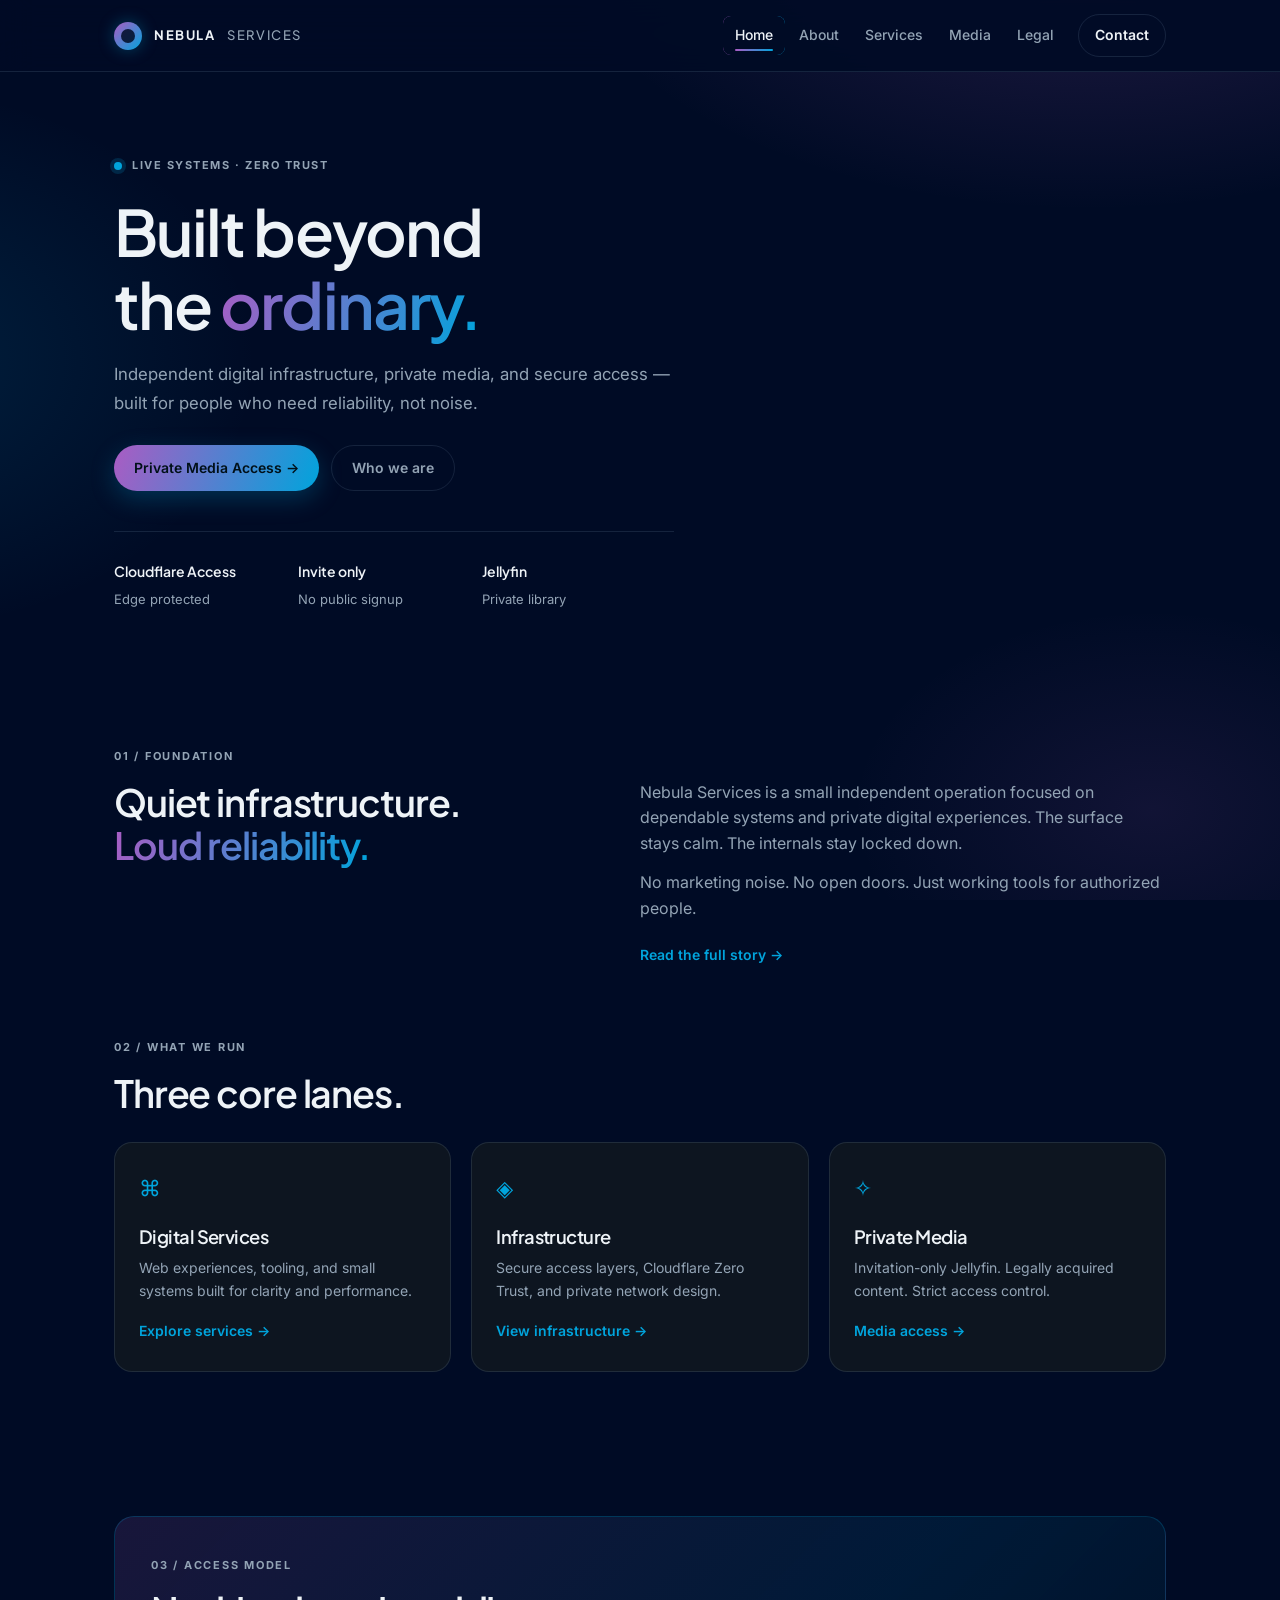
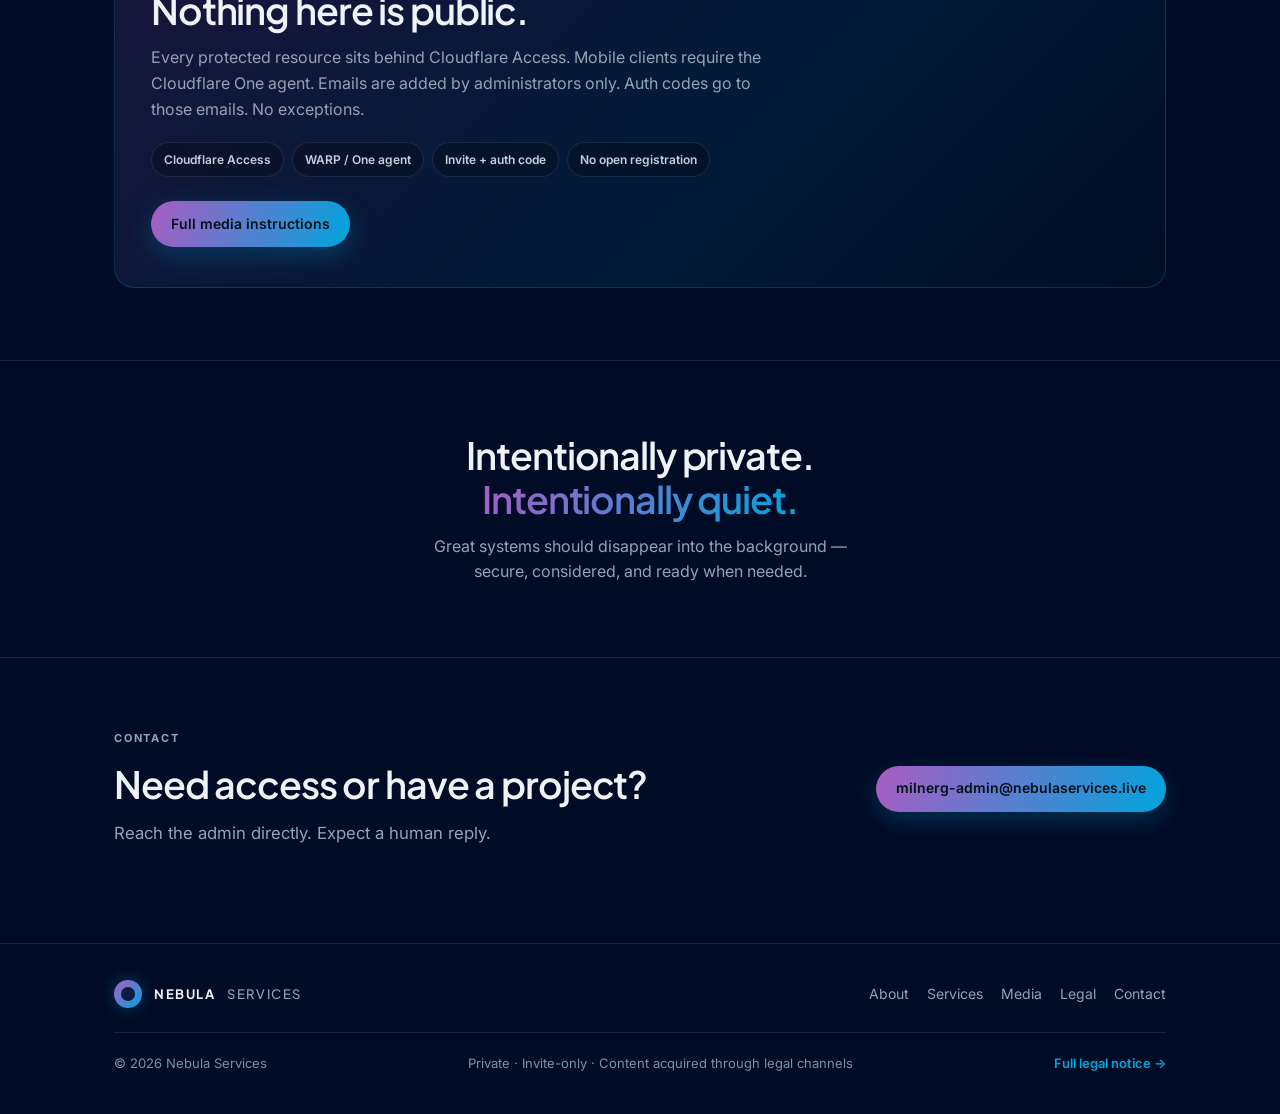
==== index.html @ 93501eeb "Add files via upload" ====
<!doctype html>
<html lang="en">
<head>
  <meta charset="utf-8">
  <meta name="viewport" content="width=device-width, initial-scale=1">
  <meta name="theme-color" content="#000B25">
  <meta name="description" content="Nebula Services — independent digital infrastructure, private media, and secure systems. Invitation-only access.">
  <title>Nebula Services</title>
  <link rel="stylesheet" href="styles.css">
</head>
<body>
  <div class="bg-layer" aria-hidden="true"></div>

  <header class="site-header">
    <div class="header-inner">
      <a class="brand" href="index.html">
        <span class="logo" aria-hidden="true"></span>
        <span class="word">NEBULA</span>
        <span class="sub">SERVICES</span>
      </a>

      <nav class="nav" aria-label="Primary">
        <a href="index.html" class="is-active">Home</a>
        <a href="about.html">About</a>
        <a href="services.html">Services</a>
        <a href="media.html">Media</a>
        <a href="legal.html">Legal</a>
        <a class="nav-cta" href="mailto:milnerg-admin@nebulaservices.live">Contact</a>
      </nav>

      <button class="menu-btn" id="menuBtn" type="button" aria-label="Menu" aria-expanded="false">
        <i aria-hidden="true"></i>
      </button>
    </div>
  </header>

  <!-- Mobile-only drawer: hidden unless body.nav-open -->
  <nav class="nav-drawer" aria-label="Mobile">
    <a href="index.html" class="is-active">Home</a>
    <a href="about.html">About</a>
    <a href="services.html">Services</a>
    <a href="media.html">Media</a>
    <a href="legal.html">Legal</a>
    <a href="mailto:milnerg-admin@nebulaservices.live">Contact</a>
  </nav>

  <main>
    <section class="hero">
      <div class="wrap">
        <div class="hero-eyebrow"><span class="dot"></span> Live systems · Zero Trust</div>
        <h1>Built beyond<br>the <span class="grad">ordinary.</span></h1>
        <p class="lead">Independent digital infrastructure, private media, and secure access — built for people who need reliability, not noise.</p>
        <div class="hero-actions">
          <a class="btn btn-primary" href="media.html">Private Media Access →</a>
          <a class="btn btn-ghost" href="about.html">Who we are</a>
        </div>
        <div class="hero-meta">
          <div><strong>Cloudflare Access</strong><span>Edge protected</span></div>
          <div><strong>Invite only</strong><span>No public signup</span></div>
          <div><strong>Jellyfin</strong><span>Private library</span></div>
        </div>
      </div>
    </section>

    <section class="section">
      <div class="wrap">
        <div class="kicker">01 / Foundation</div>
        <div class="split">
          <h2>Quiet infrastructure.<br><span class="grad">Loud reliability.</span></h2>
          <div>
            <p>Nebula Services is a small independent operation focused on dependable systems and private digital experiences. The surface stays calm. The internals stay locked down.</p>
            <p>No marketing noise. No open doors. Just working tools for authorized people.</p>
            <a class="link" href="about.html">Read the full story →</a>
          </div>
        </div>
      </div>
    </section>

    <section class="section" style="padding-top:0">
      <div class="wrap">
        <div class="kicker">02 / What we run</div>
        <h2>Three core lanes.</h2>
        <div class="cards">
          <article class="card">
            <div class="card-icon">⌘</div>
            <h3>Digital Services</h3>
            <p>Web experiences, tooling, and small systems built for clarity and performance.</p>
            <a class="link" href="services.html">Explore services →</a>
          </article>
          <article class="card">
            <div class="card-icon">◈</div>
            <h3>Infrastructure</h3>
            <p>Secure access layers, Cloudflare Zero Trust, and private network design.</p>
            <a class="link" href="services.html">View infrastructure →</a>
          </article>
          <article class="card">
            <div class="card-icon">✧</div>
            <h3>Private Media</h3>
            <p>Invitation-only Jellyfin. Legally acquired content. Strict access control.</p>
            <a class="link" href="media.html">Media access →</a>
          </article>
        </div>
      </div>
    </section>

    <section class="section">
      <div class="wrap">
        <div class="panel">
          <div class="kicker">03 / Access model</div>
          <h2>Nothing here is public.</h2>
          <p>Every protected resource sits behind Cloudflare Access. Mobile clients require the Cloudflare One agent. Emails are added by administrators only. Auth codes go to those emails. No exceptions.</p>
          <div class="tags">
            <span class="tag">Cloudflare Access</span>
            <span class="tag">WARP / One agent</span>
            <span class="tag">Invite + auth code</span>
            <span class="tag">No open registration</span>
          </div>
          <a class="btn btn-primary" href="media.html">Full media instructions</a>
        </div>
      </div>
    </section>

    <section class="statement">
      <div class="wrap">
        <h2>Intentionally private.<br><span class="grad">Intentionally quiet.</span></h2>
        <p>Great systems should disappear into the background — secure, considered, and ready when needed.</p>
      </div>
    </section>

    <section class="section">
      <div class="wrap contact-row">
        <div>
          <div class="kicker">Contact</div>
          <h2>Need access or have a project?</h2>
          <p class="lead">Reach the admin directly. Expect a human reply.</p>
        </div>
        <a class="btn btn-primary" href="mailto:milnerg-admin@nebulaservices.live">milnerg-admin@nebulaservices.live</a>
      </div>
    </section>
  </main>

  <footer class="site-footer">
    <div class="wrap">
      <div class="footer-top">
        <a class="brand" href="index.html">
          <span class="logo" aria-hidden="true"></span>
          <span class="word">NEBULA</span>
          <span class="sub">SERVICES</span>
        </a>
        <div class="footer-links">
          <a href="about.html">About</a>
          <a href="services.html">Services</a>
          <a href="media.html">Media</a>
          <a href="legal.html">Legal</a>
          <a href="mailto:milnerg-admin@nebulaservices.live">Contact</a>
        </div>
      </div>
      <div class="footer-bottom">
        <span>© 2026 Nebula Services</span>
        <span>Private · Invite-only · Content acquired through legal channels</span>
        <a href="legal.html">Full legal notice →</a>
      </div>
    </div>
  </footer>

  <script src="script.js"></script>
</body>
</html>
---- styles.css ----
/* Nebula Services — single nav, Jellyfin palette */
@import url('https://fonts.googleapis.com/css2?family=Inter:wght@400;500;600;700&family=Plus+Jakarta+Sans:wght@500;600;700&display=swap');

:root {
  --bg: #000b25;
  --surface: #0d1520;
  --surface-hover: #121c2a;
  --text: #eef3f7;
  --muted: #93a4b5;
  --purple: #aa5cc3;
  --blue: #00a4dc;
  --line: rgba(148, 180, 210, 0.14);
  --header-h: 72px;
  --max: 1100px;
  --pad: 24px;
  --font: 'Inter', system-ui, -apple-system, sans-serif;
  --display: 'Plus Jakarta Sans', system-ui, sans-serif;
}

*, *::before, *::after { box-sizing: border-box; margin: 0; padding: 0; }
html { scroll-behavior: smooth; }
body {
  font-family: var(--font);
  background: var(--bg);
  color: var(--text);
  line-height: 1.6;
  min-width: 320px;
  overflow-x: hidden;
}
a { color: inherit; text-decoration: none; }
button { font: inherit; cursor: pointer; background: none; border: none; color: inherit; }

.bg-layer {
  position: fixed;
  inset: 0;
  z-index: -1;
  pointer-events: none;
  background:
    radial-gradient(900px 500px at 85% -10%, rgba(170, 92, 195, 0.22), transparent 60%),
    radial-gradient(700px 500px at -10% 40%, rgba(0, 164, 220, 0.14), transparent 55%),
    radial-gradient(600px 400px at 90% 90%, rgba(170, 92, 195, 0.1), transparent 50%),
    var(--bg);
}

/* ===== ONE header, ONE nav ===== */
.site-header {
  position: sticky;
  top: 0;
  z-index: 100;
  height: var(--header-h);
  width: 100%;
  border-bottom: 1px solid var(--line);
  background: rgba(0, 11, 37, 0.92);
  backdrop-filter: blur(16px);
  -webkit-backdrop-filter: blur(16px);
}

.header-inner {
  height: 100%;
  max-width: var(--max);
  margin: 0 auto;
  padding: 0 var(--pad);
  display: flex;
  align-items: center;
  justify-content: space-between;
  gap: 24px;
}

.brand {
  display: flex;
  align-items: center;
  gap: 12px;
  flex-shrink: 0;
  font-family: var(--display);
  font-size: 13px;
  font-weight: 700;
  letter-spacing: 0.12em;
}
.brand .word { color: var(--text); }
.brand .sub { color: var(--muted); font-weight: 500; }

.logo {
  width: 28px;
  height: 28px;
  border-radius: 50%;
  background: linear-gradient(135deg, var(--purple), var(--blue));
  position: relative;
  flex-shrink: 0;
  box-shadow: 0 0 16px rgba(0, 164, 220, 0.35);
}
.logo::after {
  content: '';
  position: absolute;
  inset: 7px;
  border-radius: 50%;
  background: var(--bg);
  opacity: 0.85;
}

/* Desktop nav — right side only */
.nav {
  display: flex;
  align-items: center;
  justify-content: flex-end;
  gap: 2px;
  margin-left: auto;
}

.nav a {
  font-size: 14px;
  font-weight: 500;
  color: var(--muted);
  padding: 8px 12px;
  border-radius: 8px;
  transition: color 0.15s, background 0.15s;
  white-space: nowrap;
}
.nav a:hover {
  color: var(--text);
  background: rgba(255, 255, 255, 0.04);
}
.nav a.is-active {
  color: var(--text);
  box-shadow: inset 0 -2px 0 0 transparent;
  background:
    linear-gradient(var(--bg), var(--bg)) padding-box,
    linear-gradient(90deg, var(--purple), var(--blue)) border-box;
}
.nav a.is-active {
  position: relative;
}
.nav a.is-active::after {
  content: '';
  position: absolute;
  left: 12px;
  right: 12px;
  bottom: 4px;
  height: 2px;
  border-radius: 2px;
  background: linear-gradient(90deg, var(--purple), var(--blue));
}

.nav a.nav-cta {
  margin-left: 10px;
  padding: 9px 16px;
  border: 1px solid var(--line);
  border-radius: 999px;
  color: var(--text);
  font-weight: 600;
}
.nav a.nav-cta:hover {
  border-color: var(--blue);
  background: rgba(0, 164, 220, 0.1);
}
.nav a.nav-cta::after { display: none; }

/* Hamburger — hidden on desktop */
.menu-btn {
  display: none;
  width: 44px;
  height: 44px;
  align-items: center;
  justify-content: center;
  border-radius: 10px;
  border: 1px solid var(--line);
  flex-shrink: 0;
}
.menu-btn i,
.menu-btn i::before,
.menu-btn i::after {
  display: block;
  width: 18px;
  height: 2px;
  background: var(--text);
  border-radius: 2px;
  position: relative;
}
.menu-btn i::before,
.menu-btn i::after {
  content: '';
  position: absolute;
  left: 0;
}
.menu-btn i::before { top: -6px; }
.menu-btn i::after { top: 6px; }

/* Mobile drawer — ONLY when body.nav-open, never a second persistent bar */
.nav-drawer {
  display: none;
}

/* ---------- Layout ---------- */
.wrap {
  width: 100%;
  max-width: var(--max);
  margin: 0 auto;
  padding-left: var(--pad);
  padding-right: var(--pad);
}
.section { padding: 72px 0; }
.kicker {
  font-size: 11px;
  font-weight: 700;
  letter-spacing: 0.16em;
  text-transform: uppercase;
  color: var(--muted);
  margin-bottom: 14px;
}
.grad {
  background: linear-gradient(110deg, var(--purple), var(--blue));
  -webkit-background-clip: text;
  background-clip: text;
  color: transparent;
}
h1, h2, h3 {
  font-family: var(--display);
  font-weight: 600;
  letter-spacing: -0.03em;
  line-height: 1.15;
}
h1 { font-size: clamp(2.5rem, 6vw, 4rem); margin-bottom: 18px; }
h2 { font-size: clamp(1.6rem, 3.5vw, 2.35rem); margin-bottom: 14px; }
h3 { font-size: 1.15rem; margin-bottom: 10px; }
.lead {
  font-size: 1.05rem;
  color: var(--muted);
  max-width: 34em;
  line-height: 1.7;
}

.btn {
  display: inline-flex;
  align-items: center;
  justify-content: center;
  gap: 8px;
  height: 46px;
  padding: 0 20px;
  border-radius: 999px;
  font-size: 14px;
  font-weight: 600;
  transition: transform 0.15s, box-shadow 0.15s, border-color 0.15s, background 0.15s;
}
.btn:hover { transform: translateY(-1px); }
.btn-primary {
  color: #001018;
  background: linear-gradient(110deg, var(--purple), var(--blue));
  box-shadow: 0 8px 24px rgba(0, 164, 220, 0.25);
}
.btn-primary:hover { color: #001018; box-shadow: 0 12px 28px rgba(0, 164, 220, 0.35); }
.btn-ghost {
  color: var(--muted);
  border: 1px solid var(--line);
  background: transparent;
}
.btn-ghost:hover { color: var(--text); border-color: rgba(0, 164, 220, 0.45); }

.hero { padding: 80px 0 64px; }
.hero-eyebrow {
  display: inline-flex;
  align-items: center;
  gap: 10px;
  font-size: 11px;
  font-weight: 700;
  letter-spacing: 0.14em;
  text-transform: uppercase;
  color: var(--muted);
  margin-bottom: 20px;
}
.dot {
  width: 8px;
  height: 8px;
  border-radius: 50%;
  background: var(--blue);
  box-shadow: 0 0 0 4px rgba(0, 164, 220, 0.18);
}
.hero-actions {
  display: flex;
  flex-wrap: wrap;
  gap: 12px;
  margin-top: 28px;
  margin-bottom: 40px;
}
.hero-meta {
  display: grid;
  grid-template-columns: repeat(3, minmax(0, 160px));
  gap: 24px;
  padding-top: 28px;
  border-top: 1px solid var(--line);
  max-width: 560px;
}
.hero-meta strong {
  display: block;
  font-family: var(--display);
  font-size: 14px;
  font-weight: 600;
  margin-bottom: 4px;
}
.hero-meta span { font-size: 13px; color: var(--muted); }

.split {
  display: grid;
  grid-template-columns: 1fr 1.1fr;
  gap: 48px;
  align-items: start;
}
.split p { color: var(--muted); margin-bottom: 14px; }
.link {
  display: inline-block;
  margin-top: 8px;
  color: var(--blue);
  font-weight: 600;
  font-size: 14px;
}
.link:hover { color: var(--purple); }

.cards {
  display: grid;
  grid-template-columns: repeat(3, minmax(0, 1fr));
  gap: 20px;
  margin-top: 28px;
}
.card {
  background: var(--surface);
  border: 1px solid var(--line);
  border-radius: 18px;
  padding: 28px 24px;
  display: flex;
  flex-direction: column;
  min-height: 220px;
  transition: border-color 0.15s, transform 0.15s, background 0.15s;
}
.card:hover {
  transform: translateY(-3px);
  border-color: rgba(0, 164, 220, 0.35);
  background: var(--surface-hover);
}
.card-icon { font-size: 22px; color: var(--blue); margin-bottom: 20px; }
.card p { color: var(--muted); font-size: 14px; flex: 1; }
.card .link { margin-top: 18px; }
.cards-2 {
  display: grid;
  grid-template-columns: repeat(2, minmax(0, 1fr));
  gap: 20px;
}

.panel {
  background: linear-gradient(135deg, rgba(170, 92, 195, 0.14), rgba(0, 164, 220, 0.1) 60%, rgba(0, 20, 40, 0.4));
  border: 1px solid rgba(0, 164, 220, 0.22);
  border-radius: 20px;
  padding: 40px 36px;
}
.panel p { color: var(--muted); max-width: 40em; margin-bottom: 20px; }
.tags { display: flex; flex-wrap: wrap; gap: 8px; margin-bottom: 24px; }
.tag {
  font-size: 12px;
  font-weight: 600;
  padding: 7px 12px;
  border-radius: 999px;
  border: 1px solid var(--line);
  background: rgba(0, 0, 0, 0.25);
  color: #c2d0dc;
}

.statement {
  text-align: center;
  border-top: 1px solid var(--line);
  border-bottom: 1px solid var(--line);
  padding: 72px var(--pad);
}
.statement p { color: var(--muted); max-width: 28em; margin: 0 auto; }

.contact-row {
  display: flex;
  align-items: center;
  justify-content: space-between;
  gap: 24px;
  flex-wrap: wrap;
}
.contact-row .lead { margin-top: 8px; }

.access-box {
  background: var(--surface);
  border: 1px solid var(--line);
  border-radius: 20px;
  padding: 32px 28px;
}
.steps {
  list-style: decimal;
  padding-left: 20px;
  color: var(--muted);
  margin: 20px 0 24px;
}
.steps li { margin-bottom: 18px; }
.steps strong {
  display: block;
  color: var(--text);
  font-family: var(--display);
  font-size: 15px;
  margin-bottom: 4px;
}
.steps a {
  color: var(--blue);
  text-decoration: underline;
  text-underline-offset: 3px;
}
.note {
  background: rgba(170, 92, 195, 0.12);
  border: 1px solid rgba(170, 92, 195, 0.3);
  border-radius: 12px;
  padding: 16px 18px;
  color: var(--muted);
  font-size: 14px;
}
.note strong { color: #d6a8e6; }

.badge {
  display: inline-block;
  font-size: 11px;
  font-weight: 700;
  letter-spacing: 0.1em;
  text-transform: uppercase;
  padding: 8px 12px;
  border-radius: 999px;
  border: 1px solid rgba(0, 164, 220, 0.35);
  background: rgba(0, 164, 220, 0.1);
  color: var(--blue);
  margin-bottom: 24px;
}
.prose h2 { font-size: 1.2rem; margin: 32px 0 10px; }
.prose p { color: var(--muted); max-width: 42em; margin-bottom: 12px; }
.prose ul {
  color: var(--muted);
  padding-left: 20px;
  max-width: 42em;
  margin-bottom: 12px;
}
.prose li { margin-bottom: 8px; }
.prose strong { color: var(--text); }
.legal-box {
  margin-top: 36px;
  padding: 18px 20px;
  border: 1px solid var(--line);
  border-radius: 12px;
  background: rgba(255, 255, 255, 0.03);
  color: var(--muted);
  font-size: 14px;
}

.site-footer {
  border-top: 1px solid var(--line);
  margin-top: 24px;
  padding: 36px 0 40px;
}
.footer-top {
  display: flex;
  align-items: center;
  justify-content: space-between;
  gap: 20px;
  flex-wrap: wrap;
  margin-bottom: 24px;
}
.footer-links { display: flex; flex-wrap: wrap; gap: 8px 18px; }
.footer-links a { font-size: 14px; color: var(--muted); }
.footer-links a:hover { color: var(--text); }
.footer-bottom {
  display: flex;
  flex-wrap: wrap;
  gap: 12px 20px;
  justify-content: space-between;
  align-items: center;
  padding-top: 20px;
  border-top: 1px solid var(--line);
  font-size: 13px;
  color: #7f90a2;
}
.footer-bottom a { color: var(--blue); font-weight: 600; }
.footer-bottom a:hover { color: var(--purple); }

.page-hero { padding: 56px 0 24px; }
.page-hero .lead { margin-bottom: 24px; }

/* Mobile: hide desktop nav, show hamburger + drawer */
@media (max-width: 800px) {
  .nav { display: none; }
  .menu-btn { display: inline-flex; }

  .nav-drawer {
    display: none;
    position: fixed;
    top: var(--header-h);
    left: 0;
    right: 0;
    z-index: 99;
    flex-direction: column;
    gap: 4px;
    padding: 16px var(--pad) 20px;
    background: rgba(0, 11, 37, 0.98);
    border-bottom: 1px solid var(--line);
    box-shadow: 0 12px 32px rgba(0, 0, 0, 0.35);
  }
  body.nav-open .nav-drawer {
    display: flex;
  }
  .nav-drawer a {
    padding: 14px 12px;
    font-size: 16px;
    color: var(--muted);
    border-radius: 10px;
  }
  .nav-drawer a:hover,
  .nav-drawer a.is-active {
    color: var(--text);
    background: rgba(255, 255, 255, 0.04);
  }
}

@media (max-width: 900px) {
  .cards, .cards-2 { grid-template-columns: 1fr; }
  .split { grid-template-columns: 1fr; gap: 20px; }
  .hero-meta { grid-template-columns: 1fr; max-width: none; }
  .panel { padding: 28px 22px; }
}

@media (max-width: 560px) {
  :root { --pad: 18px; --header-h: 64px; }
  .hero { padding: 48px 0 40px; }
  .section { padding: 48px 0; }
  .hero-actions { flex-direction: column; }
  .hero-actions .btn { width: 100%; }
  .contact-row { flex-direction: column; align-items: stretch; }
  .contact-row .btn { width: 100%; }
  .footer-bottom { flex-direction: column; align-items: flex-start; }
}
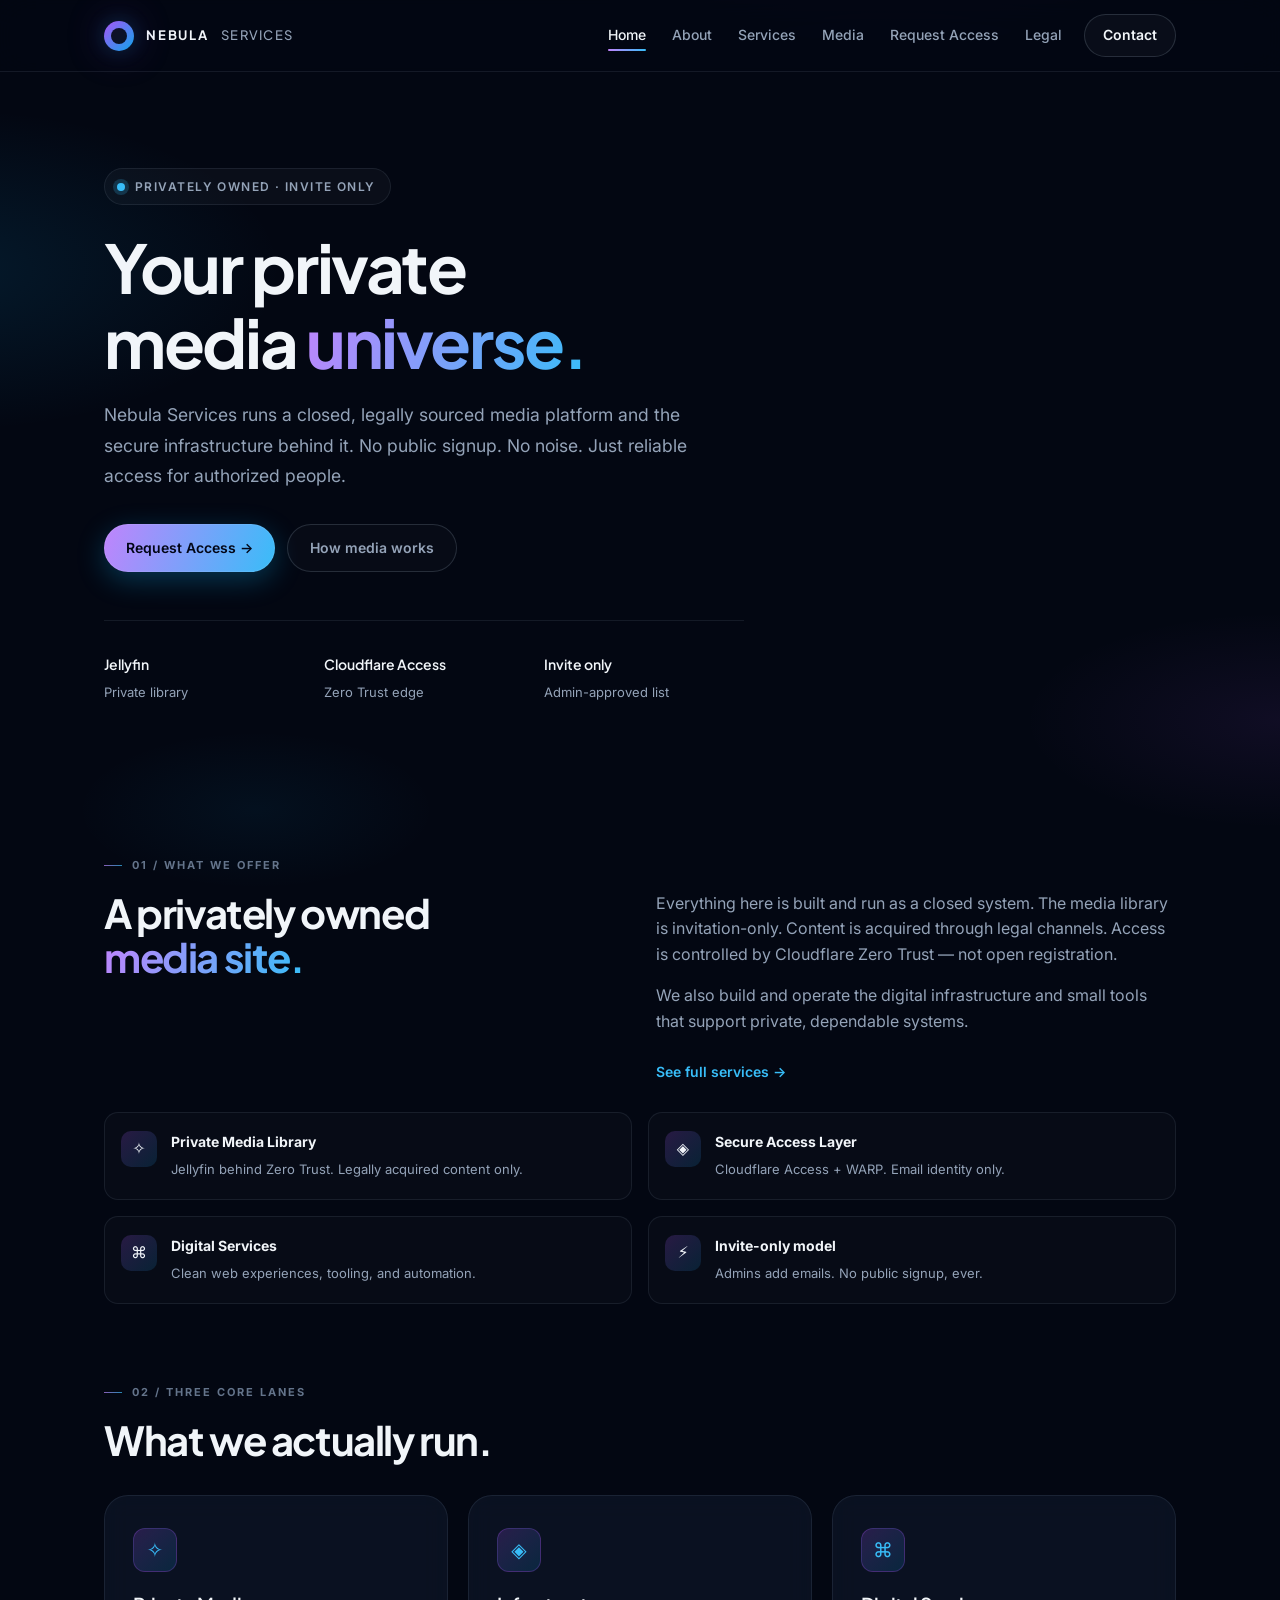
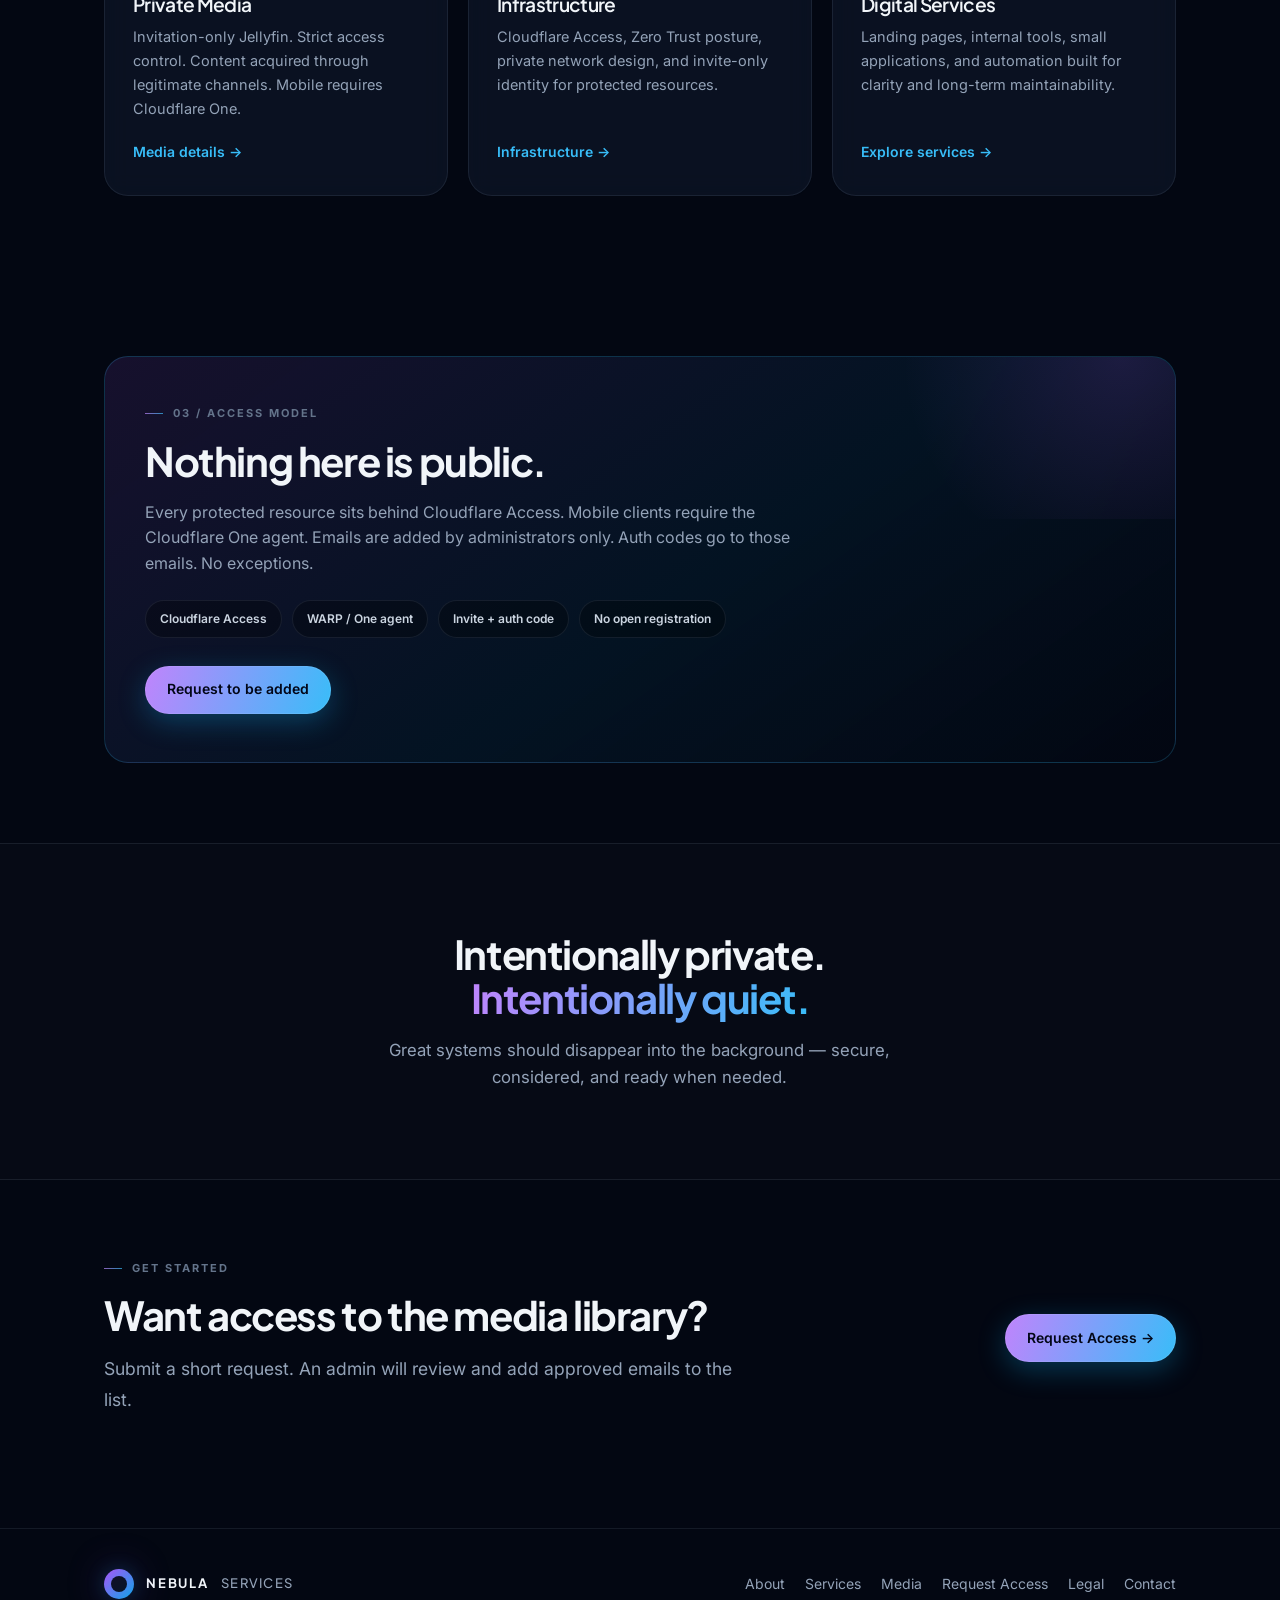
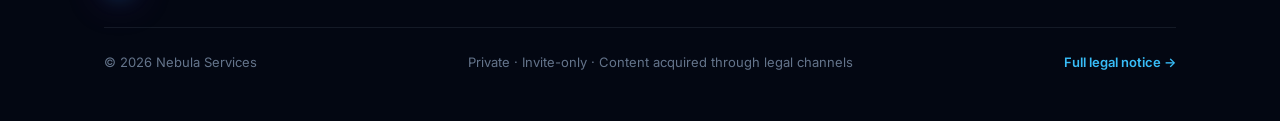
==== commit c14ce8e0: "Full site redesign: premium UI, stronger private-media focus, and Access Request page with form" ====
--- a/index.html
+++ b/index.html
@@ -3,9 +3,9 @@
 <head>
   <meta charset="utf-8">
   <meta name="viewport" content="width=device-width, initial-scale=1">
-  <meta name="theme-color" content="#000B25">
-  <meta name="description" content="Nebula Services — independent digital infrastructure, private media, and secure systems. Invitation-only access.">
-  <title>Nebula Services</title>
+  <meta name="theme-color" content="#030712">
+  <meta name="description" content="Nebula Services — privately owned media platform, secure infrastructure, and digital systems. Invitation-only access.">
+  <title>Nebula Services — Private Media & Infrastructure</title>
   <link rel="stylesheet" href="styles.css">
 </head>
 <body>
@@ -24,6 +24,7 @@
         <a href="about.html">About</a>
         <a href="services.html">Services</a>
         <a href="media.html">Media</a>
+        <a href="access.html">Request Access</a>
         <a href="legal.html">Legal</a>
         <a class="nav-cta" href="mailto:milnerg-admin@nebulaservices.live">Contact</a>
       </nav>
@@ -34,12 +35,12 @@
     </div>
   </header>
 
-  <!-- Mobile-only drawer: hidden unless body.nav-open -->
   <nav class="nav-drawer" aria-label="Mobile">
     <a href="index.html" class="is-active">Home</a>
     <a href="about.html">About</a>
     <a href="services.html">Services</a>
     <a href="media.html">Media</a>
+    <a href="access.html">Request Access</a>
     <a href="legal.html">Legal</a>
     <a href="mailto:milnerg-admin@nebulaservices.live">Contact</a>
   </nav>
@@ -47,30 +48,61 @@
   <main>
     <section class="hero">
       <div class="wrap">
-        <div class="hero-eyebrow"><span class="dot"></span> Live systems · Zero Trust</div>
-        <h1>Built beyond<br>the <span class="grad">ordinary.</span></h1>
-        <p class="lead">Independent digital infrastructure, private media, and secure access — built for people who need reliability, not noise.</p>
+        <div class="hero-eyebrow"><span class="dot"></span> Privately owned · Invite only</div>
+        <h1>Your private<br>media <span class="grad">universe.</span></h1>
+        <p class="lead">Nebula Services runs a closed, legally sourced media platform and the secure infrastructure behind it. No public signup. No noise. Just reliable access for authorized people.</p>
         <div class="hero-actions">
-          <a class="btn btn-primary" href="media.html">Private Media Access →</a>
-          <a class="btn btn-ghost" href="about.html">Who we are</a>
+          <a class="btn btn-primary" href="access.html">Request Access →</a>
+          <a class="btn btn-ghost" href="media.html">How media works</a>
         </div>
         <div class="hero-meta">
-          <div><strong>Cloudflare Access</strong><span>Edge protected</span></div>
-          <div><strong>Invite only</strong><span>No public signup</span></div>
           <div><strong>Jellyfin</strong><span>Private library</span></div>
+          <div><strong>Cloudflare Access</strong><span>Zero Trust edge</span></div>
+          <div><strong>Invite only</strong><span>Admin-approved list</span></div>
         </div>
       </div>
     </section>
 
     <section class="section">
       <div class="wrap">
-        <div class="kicker">01 / Foundation</div>
+        <div class="kicker">01 / What we offer</div>
         <div class="split">
-          <h2>Quiet infrastructure.<br><span class="grad">Loud reliability.</span></h2>
+          <h2>A privately owned<br><span class="grad">media site.</span></h2>
           <div>
-            <p>Nebula Services is a small independent operation focused on dependable systems and private digital experiences. The surface stays calm. The internals stay locked down.</p>
-            <p>No marketing noise. No open doors. Just working tools for authorized people.</p>
-            <a class="link" href="about.html">Read the full story →</a>
+            <p>Everything here is built and run as a closed system. The media library is invitation-only. Content is acquired through legal channels. Access is controlled by Cloudflare Zero Trust — not open registration.</p>
+            <p>We also build and operate the digital infrastructure and small tools that support private, dependable systems.</p>
+            <a class="link" href="services.html">See full services →</a>
+          </div>
+        </div>
+
+        <div class="feature-grid">
+          <div class="feature-item">
+            <div class="fi-icon">✧</div>
+            <div>
+              <strong>Private Media Library</strong>
+              <span>Jellyfin behind Zero Trust. Legally acquired content only.</span>
+            </div>
+          </div>
+          <div class="feature-item">
+            <div class="fi-icon">◈</div>
+            <div>
+              <strong>Secure Access Layer</strong>
+              <span>Cloudflare Access + WARP. Email identity only.</span>
+            </div>
+          </div>
+          <div class="feature-item">
+            <div class="fi-icon">⌘</div>
+            <div>
+              <strong>Digital Services</strong>
+              <span>Clean web experiences, tooling, and automation.</span>
+            </div>
+          </div>
+          <div class="feature-item">
+            <div class="fi-icon">⚡</div>
+            <div>
+              <strong>Invite-only model</strong>
+              <span>Admins add emails. No public signup, ever.</span>
+            </div>
           </div>
         </div>
       </div>
@@ -78,26 +110,26 @@
 
     <section class="section" style="padding-top:0">
       <div class="wrap">
-        <div class="kicker">02 / What we run</div>
-        <h2>Three core lanes.</h2>
+        <div class="kicker">02 / Three core lanes</div>
+        <h2>What we actually run.</h2>
         <div class="cards">
           <article class="card">
-            <div class="card-icon">⌘</div>
-            <h3>Digital Services</h3>
-            <p>Web experiences, tooling, and small systems built for clarity and performance.</p>
-            <a class="link" href="services.html">Explore services →</a>
+            <div class="card-icon">✧</div>
+            <h3>Private Media</h3>
+            <p>Invitation-only Jellyfin. Strict access control. Content acquired through legitimate channels. Mobile requires Cloudflare One.</p>
+            <a class="link" href="media.html">Media details →</a>
           </article>
           <article class="card">
             <div class="card-icon">◈</div>
             <h3>Infrastructure</h3>
-            <p>Secure access layers, Cloudflare Zero Trust, and private network design.</p>
-            <a class="link" href="services.html">View infrastructure →</a>
+            <p>Cloudflare Access, Zero Trust posture, private network design, and invite-only identity for protected resources.</p>
+            <a class="link" href="services.html">Infrastructure →</a>
           </article>
           <article class="card">
-            <div class="card-icon">✧</div>
-            <h3>Private Media</h3>
-            <p>Invitation-only Jellyfin. Legally acquired content. Strict access control.</p>
-            <a class="link" href="media.html">Media access →</a>
+            <div class="card-icon">⌘</div>
+            <h3>Digital Services</h3>
+            <p>Landing pages, internal tools, small applications, and automation built for clarity and long-term maintainability.</p>
+            <a class="link" href="services.html">Explore services →</a>
           </article>
         </div>
       </div>
@@ -115,7 +147,7 @@
             <span class="tag">Invite + auth code</span>
             <span class="tag">No open registration</span>
           </div>
-          <a class="btn btn-primary" href="media.html">Full media instructions</a>
+          <a class="btn btn-primary" href="access.html">Request to be added</a>
         </div>
       </div>
     </section>
@@ -130,11 +162,11 @@
     <section class="section">
       <div class="wrap contact-row">
         <div>
-          <div class="kicker">Contact</div>
-          <h2>Need access or have a project?</h2>
-          <p class="lead">Reach the admin directly. Expect a human reply.</p>
-        </div>
-        <a class="btn btn-primary" href="mailto:milnerg-admin@nebulaservices.live">milnerg-admin@nebulaservices.live</a>
+          <div class="kicker">Get started</div>
+          <h2>Want access to the media library?</h2>
+          <p class="lead">Submit a short request. An admin will review and add approved emails to the list.</p>
+        </div>
+        <a class="btn btn-primary" href="access.html">Request Access →</a>
       </div>
     </section>
   </main>
@@ -151,6 +183,7 @@
           <a href="about.html">About</a>
           <a href="services.html">Services</a>
           <a href="media.html">Media</a>
+          <a href="access.html">Request Access</a>
           <a href="legal.html">Legal</a>
           <a href="mailto:milnerg-admin@nebulaservices.live">Contact</a>
         </div>
--- a/styles.css
+++ b/styles.css
@@ -1,20 +1,30 @@
-/* Nebula Services — single nav, Jellyfin palette */
-@import url('https://fonts.googleapis.com/css2?family=Inter:wght@400;500;600;700&family=Plus+Jakarta+Sans:wght@500;600;700&display=swap');
+/* Nebula Services — premium private media & infrastructure */
+@import url('https://fonts.googleapis.com/css2?family=Inter:wght@400;500;600;700&family=Plus+Jakarta+Sans:wght@500;600;700;800&display=swap');
 
 :root {
-  --bg: #000b25;
-  --surface: #0d1520;
-  --surface-hover: #121c2a;
-  --text: #eef3f7;
-  --muted: #93a4b5;
-  --purple: #aa5cc3;
-  --blue: #00a4dc;
-  --line: rgba(148, 180, 210, 0.14);
+  --bg: #030712;
+  --bg-elevated: #0a0f1a;
+  --surface: rgba(15, 23, 42, 0.65);
+  --surface-solid: #0f172a;
+  --surface-hover: rgba(30, 41, 59, 0.8);
+  --text: #f1f5f9;
+  --muted: #94a3b8;
+  --muted-2: #64748b;
+  --purple: #c084fc;
+  --purple-deep: #a855f7;
+  --blue: #38bdf8;
+  --blue-deep: #0ea5e9;
+  --line: rgba(148, 163, 184, 0.12);
+  --line-strong: rgba(148, 163, 184, 0.22);
+  --glow-purple: rgba(168, 85, 247, 0.25);
+  --glow-blue: rgba(14, 165, 233, 0.2);
   --header-h: 72px;
-  --max: 1100px;
+  --max: 1120px;
   --pad: 24px;
   --font: 'Inter', system-ui, -apple-system, sans-serif;
   --display: 'Plus Jakarta Sans', system-ui, sans-serif;
+  --radius: 16px;
+  --radius-lg: 24px;
 }
 
 *, *::before, *::after { box-sizing: border-box; margin: 0; padding: 0; }
@@ -26,23 +36,27 @@
   line-height: 1.6;
   min-width: 320px;
   overflow-x: hidden;
+  -webkit-font-smoothing: antialiased;
 }
 a { color: inherit; text-decoration: none; }
 button { font: inherit; cursor: pointer; background: none; border: none; color: inherit; }
-
+img { max-width: 100%; display: block; }
+
+/* Background atmosphere */
 .bg-layer {
   position: fixed;
   inset: 0;
   z-index: -1;
   pointer-events: none;
   background:
-    radial-gradient(900px 500px at 85% -10%, rgba(170, 92, 195, 0.22), transparent 60%),
-    radial-gradient(700px 500px at -10% 40%, rgba(0, 164, 220, 0.14), transparent 55%),
-    radial-gradient(600px 400px at 90% 90%, rgba(170, 92, 195, 0.1), transparent 50%),
+    radial-gradient(ellipse 80% 50% at 70% -20%, rgba(168, 85, 247, 0.18), transparent 50%),
+    radial-gradient(ellipse 60% 40% at -5% 30%, rgba(14, 165, 233, 0.12), transparent 45%),
+    radial-gradient(ellipse 50% 30% at 100% 80%, rgba(168, 85, 247, 0.08), transparent 40%),
+    radial-gradient(ellipse 40% 25% at 20% 90%, rgba(14, 165, 233, 0.06), transparent 35%),
     var(--bg);
 }
 
-/* ===== ONE header, ONE nav ===== */
+/* ========== Header ========== */
 .site-header {
   position: sticky;
   top: 0;
@@ -50,9 +64,9 @@
   height: var(--header-h);
   width: 100%;
   border-bottom: 1px solid var(--line);
-  background: rgba(0, 11, 37, 0.92);
-  backdrop-filter: blur(16px);
-  -webkit-backdrop-filter: blur(16px);
+  background: rgba(3, 7, 18, 0.8);
+  backdrop-filter: blur(20px) saturate(1.4);
+  -webkit-backdrop-filter: blur(20px) saturate(1.4);
 }
 
 .header-inner {
@@ -74,19 +88,19 @@
   font-family: var(--display);
   font-size: 13px;
   font-weight: 700;
-  letter-spacing: 0.12em;
+  letter-spacing: 0.14em;
 }
 .brand .word { color: var(--text); }
-.brand .sub { color: var(--muted); font-weight: 500; }
+.brand .sub { color: var(--muted); font-weight: 500; letter-spacing: 0.1em; }
 
 .logo {
-  width: 28px;
-  height: 28px;
+  width: 30px;
+  height: 30px;
   border-radius: 50%;
-  background: linear-gradient(135deg, var(--purple), var(--blue));
+  background: linear-gradient(135deg, var(--purple-deep), var(--blue-deep));
   position: relative;
   flex-shrink: 0;
-  box-shadow: 0 0 16px rgba(0, 164, 220, 0.35);
+  box-shadow: 0 0 20px var(--glow-blue), 0 0 40px var(--glow-purple);
 }
 .logo::after {
   content: '';
@@ -94,10 +108,9 @@
   inset: 7px;
   border-radius: 50%;
   background: var(--bg);
-  opacity: 0.85;
-}
-
-/* Desktop nav — right side only */
+  opacity: 0.9;
+}
+
 .nav {
   display: flex;
   align-items: center;
@@ -111,9 +124,10 @@
   font-weight: 500;
   color: var(--muted);
   padding: 8px 12px;
-  border-radius: 8px;
-  transition: color 0.15s, background 0.15s;
+  border-radius: 10px;
+  transition: color 0.2s, background 0.2s;
   white-space: nowrap;
+  position: relative;
 }
 .nav a:hover {
   color: var(--text);
@@ -121,13 +135,6 @@
 }
 .nav a.is-active {
   color: var(--text);
-  box-shadow: inset 0 -2px 0 0 transparent;
-  background:
-    linear-gradient(var(--bg), var(--bg)) padding-box,
-    linear-gradient(90deg, var(--purple), var(--blue)) border-box;
-}
-.nav a.is-active {
-  position: relative;
 }
 .nav a.is-active::after {
   content: '';
@@ -141,30 +148,33 @@
 }
 
 .nav a.nav-cta {
-  margin-left: 10px;
-  padding: 9px 16px;
-  border: 1px solid var(--line);
+  margin-left: 8px;
+  padding: 9px 18px;
+  border: 1px solid var(--line-strong);
   border-radius: 999px;
   color: var(--text);
   font-weight: 600;
+  background: rgba(255, 255, 255, 0.03);
 }
 .nav a.nav-cta:hover {
   border-color: var(--blue);
-  background: rgba(0, 164, 220, 0.1);
+  background: rgba(14, 165, 233, 0.12);
+  box-shadow: 0 0 20px rgba(14, 165, 233, 0.15);
 }
 .nav a.nav-cta::after { display: none; }
 
-/* Hamburger — hidden on desktop */
 .menu-btn {
   display: none;
   width: 44px;
   height: 44px;
   align-items: center;
   justify-content: center;
-  border-radius: 10px;
+  border-radius: 12px;
   border: 1px solid var(--line);
   flex-shrink: 0;
-}
+  transition: border-color 0.2s, background 0.2s;
+}
+.menu-btn:hover { border-color: var(--line-strong); background: rgba(255,255,255,0.04); }
 .menu-btn i,
 .menu-btn i::before,
 .menu-btn i::after {
@@ -174,6 +184,7 @@
   background: var(--text);
   border-radius: 2px;
   position: relative;
+  transition: transform 0.2s;
 }
 .menu-btn i::before,
 .menu-btn i::after {
@@ -184,12 +195,9 @@
 .menu-btn i::before { top: -6px; }
 .menu-btn i::after { top: 6px; }
 
-/* Mobile drawer — ONLY when body.nav-open, never a second persistent bar */
-.nav-drawer {
-  display: none;
-}
-
-/* ---------- Layout ---------- */
+.nav-drawer { display: none; }
+
+/* ========== Layout ========== */
 .wrap {
   width: 100%;
   max-width: var(--max);
@@ -197,96 +205,136 @@
   padding-left: var(--pad);
   padding-right: var(--pad);
 }
-.section { padding: 72px 0; }
+.section { padding: 80px 0; }
 .kicker {
   font-size: 11px;
   font-weight: 700;
-  letter-spacing: 0.16em;
+  letter-spacing: 0.18em;
   text-transform: uppercase;
-  color: var(--muted);
-  margin-bottom: 14px;
+  color: var(--muted-2);
+  margin-bottom: 16px;
+  display: flex;
+  align-items: center;
+  gap: 10px;
+}
+.kicker::before {
+  content: '';
+  width: 18px;
+  height: 1px;
+  background: linear-gradient(90deg, var(--purple), var(--blue));
+  opacity: 0.7;
 }
 .grad {
-  background: linear-gradient(110deg, var(--purple), var(--blue));
+  background: linear-gradient(110deg, var(--purple) 0%, var(--blue) 100%);
   -webkit-background-clip: text;
   background-clip: text;
   color: transparent;
 }
 h1, h2, h3 {
   font-family: var(--display);
-  font-weight: 600;
-  letter-spacing: -0.03em;
-  line-height: 1.15;
-}
-h1 { font-size: clamp(2.5rem, 6vw, 4rem); margin-bottom: 18px; }
-h2 { font-size: clamp(1.6rem, 3.5vw, 2.35rem); margin-bottom: 14px; }
-h3 { font-size: 1.15rem; margin-bottom: 10px; }
+  font-weight: 700;
+  letter-spacing: -0.035em;
+  line-height: 1.12;
+}
+h1 { font-size: clamp(2.6rem, 6.5vw, 4.2rem); margin-bottom: 20px; }
+h2 { font-size: clamp(1.7rem, 3.8vw, 2.5rem); margin-bottom: 16px; }
+h3 { font-size: 1.2rem; margin-bottom: 10px; font-weight: 600; }
 .lead {
-  font-size: 1.05rem;
-  color: var(--muted);
-  max-width: 34em;
-  line-height: 1.7;
-}
-
+  font-size: 1.1rem;
+  color: var(--muted);
+  max-width: 36em;
+  line-height: 1.75;
+}
+
+/* Buttons */
 .btn {
   display: inline-flex;
   align-items: center;
   justify-content: center;
   gap: 8px;
-  height: 46px;
-  padding: 0 20px;
+  height: 48px;
+  padding: 0 22px;
   border-radius: 999px;
   font-size: 14px;
   font-weight: 600;
-  transition: transform 0.15s, box-shadow 0.15s, border-color 0.15s, background 0.15s;
-}
-.btn:hover { transform: translateY(-1px); }
+  transition: transform 0.2s, box-shadow 0.2s, border-color 0.2s, background 0.2s;
+}
+.btn:hover { transform: translateY(-2px); }
 .btn-primary {
-  color: #001018;
+  color: #020617;
   background: linear-gradient(110deg, var(--purple), var(--blue));
-  box-shadow: 0 8px 24px rgba(0, 164, 220, 0.25);
-}
-.btn-primary:hover { color: #001018; box-shadow: 0 12px 28px rgba(0, 164, 220, 0.35); }
+  box-shadow: 0 8px 28px rgba(14, 165, 233, 0.3), 0 0 0 1px rgba(255,255,255,0.08) inset;
+}
+.btn-primary:hover {
+  box-shadow: 0 14px 36px rgba(14, 165, 233, 0.4), 0 0 0 1px rgba(255,255,255,0.12) inset;
+}
 .btn-ghost {
   color: var(--muted);
-  border: 1px solid var(--line);
-  background: transparent;
-}
-.btn-ghost:hover { color: var(--text); border-color: rgba(0, 164, 220, 0.45); }
-
-.hero { padding: 80px 0 64px; }
+  border: 1px solid var(--line-strong);
+  background: rgba(255, 255, 255, 0.02);
+}
+.btn-ghost:hover {
+  color: var(--text);
+  border-color: rgba(56, 189, 248, 0.5);
+  background: rgba(14, 165, 233, 0.08);
+}
+.btn-secondary {
+  color: var(--text);
+  border: 1px solid var(--line-strong);
+  background: var(--surface);
+  backdrop-filter: blur(8px);
+}
+.btn-secondary:hover {
+  border-color: var(--purple);
+  background: rgba(168, 85, 247, 0.12);
+}
+
+/* Hero */
+.hero {
+  padding: 96px 0 72px;
+  position: relative;
+}
 .hero-eyebrow {
   display: inline-flex;
   align-items: center;
   gap: 10px;
-  font-size: 11px;
-  font-weight: 700;
-  letter-spacing: 0.14em;
+  font-size: 12px;
+  font-weight: 600;
+  letter-spacing: 0.12em;
   text-transform: uppercase;
   color: var(--muted);
-  margin-bottom: 20px;
+  margin-bottom: 24px;
+  padding: 8px 14px 8px 12px;
+  border-radius: 999px;
+  border: 1px solid var(--line);
+  background: rgba(255, 255, 255, 0.03);
 }
 .dot {
   width: 8px;
   height: 8px;
   border-radius: 50%;
   background: var(--blue);
-  box-shadow: 0 0 0 4px rgba(0, 164, 220, 0.18);
+  box-shadow: 0 0 0 4px rgba(56, 189, 248, 0.2);
+  animation: pulse 2.5s ease-in-out infinite;
+}
+@keyframes pulse {
+  0%, 100% { opacity: 1; box-shadow: 0 0 0 4px rgba(56, 189, 248, 0.2); }
+  50% { opacity: 0.7; box-shadow: 0 0 0 8px rgba(56, 189, 248, 0.08); }
 }
 .hero-actions {
   display: flex;
   flex-wrap: wrap;
   gap: 12px;
-  margin-top: 28px;
-  margin-bottom: 40px;
+  margin-top: 32px;
+  margin-bottom: 48px;
 }
 .hero-meta {
   display: grid;
-  grid-template-columns: repeat(3, minmax(0, 160px));
-  gap: 24px;
-  padding-top: 28px;
+  grid-template-columns: repeat(3, minmax(0, 1fr));
+  gap: 20px;
+  padding-top: 32px;
   border-top: 1px solid var(--line);
-  max-width: 560px;
+  max-width: 640px;
 }
 .hero-meta strong {
   display: block;
@@ -297,100 +345,173 @@
 }
 .hero-meta span { font-size: 13px; color: var(--muted); }
 
+/* Split */
 .split {
   display: grid;
-  grid-template-columns: 1fr 1.1fr;
-  gap: 48px;
+  grid-template-columns: 1fr 1.05fr;
+  gap: 56px;
   align-items: start;
 }
-.split p { color: var(--muted); margin-bottom: 14px; }
+.split p { color: var(--muted); margin-bottom: 16px; }
 .link {
-  display: inline-block;
-  margin-top: 8px;
+  display: inline-flex;
+  align-items: center;
+  gap: 6px;
+  margin-top: 10px;
   color: var(--blue);
   font-weight: 600;
   font-size: 14px;
-}
-.link:hover { color: var(--purple); }
-
+  transition: color 0.2s, gap 0.2s;
+}
+.link:hover { color: var(--purple); gap: 10px; }
+
+/* Cards */
 .cards {
   display: grid;
   grid-template-columns: repeat(3, minmax(0, 1fr));
   gap: 20px;
-  margin-top: 28px;
+  margin-top: 32px;
 }
 .card {
   background: var(--surface);
   border: 1px solid var(--line);
-  border-radius: 18px;
-  padding: 28px 24px;
+  border-radius: var(--radius-lg);
+  padding: 32px 28px;
   display: flex;
   flex-direction: column;
-  min-height: 220px;
-  transition: border-color 0.15s, transform 0.15s, background 0.15s;
+  min-height: 240px;
+  transition: border-color 0.25s, transform 0.25s, background 0.25s, box-shadow 0.25s;
+  backdrop-filter: blur(12px);
+  position: relative;
+  overflow: hidden;
+}
+.card::before {
+  content: '';
+  position: absolute;
+  inset: 0;
+  background: linear-gradient(135deg, rgba(168, 85, 247, 0.06), transparent 50%);
+  opacity: 0;
+  transition: opacity 0.25s;
 }
 .card:hover {
-  transform: translateY(-3px);
-  border-color: rgba(0, 164, 220, 0.35);
+  transform: translateY(-4px);
+  border-color: rgba(56, 189, 248, 0.35);
   background: var(--surface-hover);
-}
-.card-icon { font-size: 22px; color: var(--blue); margin-bottom: 20px; }
-.card p { color: var(--muted); font-size: 14px; flex: 1; }
-.card .link { margin-top: 18px; }
+  box-shadow: 0 20px 40px rgba(0, 0, 0, 0.35), 0 0 0 1px rgba(56, 189, 248, 0.1);
+}
+.card:hover::before { opacity: 1; }
+.card-icon {
+  width: 44px;
+  height: 44px;
+  border-radius: 12px;
+  display: flex;
+  align-items: center;
+  justify-content: center;
+  font-size: 20px;
+  margin-bottom: 22px;
+  background: linear-gradient(135deg, rgba(168, 85, 247, 0.2), rgba(14, 165, 233, 0.15));
+  border: 1px solid rgba(168, 85, 247, 0.25);
+  color: var(--blue);
+}
+.card p { color: var(--muted); font-size: 14.5px; flex: 1; line-height: 1.65; }
+.card .link { margin-top: 20px; }
 .cards-2 {
   display: grid;
   grid-template-columns: repeat(2, minmax(0, 1fr));
   gap: 20px;
 }
 
+/* Panel */
 .panel {
-  background: linear-gradient(135deg, rgba(170, 92, 195, 0.14), rgba(0, 164, 220, 0.1) 60%, rgba(0, 20, 40, 0.4));
-  border: 1px solid rgba(0, 164, 220, 0.22);
-  border-radius: 20px;
-  padding: 40px 36px;
-}
-.panel p { color: var(--muted); max-width: 40em; margin-bottom: 20px; }
-.tags { display: flex; flex-wrap: wrap; gap: 8px; margin-bottom: 24px; }
+  background: linear-gradient(145deg, rgba(168, 85, 247, 0.12), rgba(14, 165, 233, 0.08) 55%, rgba(3, 7, 18, 0.5));
+  border: 1px solid rgba(56, 189, 248, 0.2);
+  border-radius: var(--radius-lg);
+  padding: 48px 40px;
+  position: relative;
+  overflow: hidden;
+}
+.panel::after {
+  content: '';
+  position: absolute;
+  top: -40%;
+  right: -20%;
+  width: 50%;
+  height: 80%;
+  background: radial-gradient(circle, rgba(168, 85, 247, 0.15), transparent 70%);
+  pointer-events: none;
+}
+.panel p { color: var(--muted); max-width: 42em; margin-bottom: 24px; position: relative; }
+.tags { display: flex; flex-wrap: wrap; gap: 10px; margin-bottom: 28px; position: relative; }
 .tag {
   font-size: 12px;
   font-weight: 600;
-  padding: 7px 12px;
+  padding: 8px 14px;
   border-radius: 999px;
   border: 1px solid var(--line);
-  background: rgba(0, 0, 0, 0.25);
-  color: #c2d0dc;
-}
-
+  background: rgba(0, 0, 0, 0.3);
+  color: #cbd5e1;
+}
+
+/* Statement */
 .statement {
   text-align: center;
   border-top: 1px solid var(--line);
   border-bottom: 1px solid var(--line);
-  padding: 72px var(--pad);
-}
-.statement p { color: var(--muted); max-width: 28em; margin: 0 auto; }
-
+  padding: 88px var(--pad);
+  background: rgba(255, 255, 255, 0.015);
+}
+.statement p { color: var(--muted); max-width: 30em; margin: 0 auto; font-size: 1.05rem; }
+
+/* Contact row */
 .contact-row {
   display: flex;
   align-items: center;
   justify-content: space-between;
-  gap: 24px;
+  gap: 28px;
   flex-wrap: wrap;
 }
 .contact-row .lead { margin-top: 8px; }
 
+/* Access box & steps */
 .access-box {
   background: var(--surface);
   border: 1px solid var(--line);
-  border-radius: 20px;
-  padding: 32px 28px;
+  border-radius: var(--radius-lg);
+  padding: 36px 32px;
+  backdrop-filter: blur(12px);
 }
 .steps {
-  list-style: decimal;
-  padding-left: 20px;
-  color: var(--muted);
-  margin: 20px 0 24px;
-}
-.steps li { margin-bottom: 18px; }
+  list-style: none;
+  counter-reset: step;
+  margin: 24px 0 28px;
+  padding: 0;
+}
+.steps li {
+  counter-increment: step;
+  position: relative;
+  padding-left: 52px;
+  margin-bottom: 24px;
+  color: var(--muted);
+}
+.steps li:last-child { margin-bottom: 0; }
+.steps li::before {
+  content: counter(step);
+  position: absolute;
+  left: 0;
+  top: 0;
+  width: 36px;
+  height: 36px;
+  border-radius: 10px;
+  background: linear-gradient(135deg, rgba(168, 85, 247, 0.25), rgba(14, 165, 233, 0.2));
+  border: 1px solid rgba(168, 85, 247, 0.3);
+  display: flex;
+  align-items: center;
+  justify-content: center;
+  font-family: var(--display);
+  font-weight: 700;
+  font-size: 14px;
+  color: var(--text);
+}
 .steps strong {
   display: block;
   color: var(--text);
@@ -404,52 +525,175 @@
   text-underline-offset: 3px;
 }
 .note {
-  background: rgba(170, 92, 195, 0.12);
-  border: 1px solid rgba(170, 92, 195, 0.3);
-  border-radius: 12px;
-  padding: 16px 18px;
+  background: rgba(168, 85, 247, 0.1);
+  border: 1px solid rgba(168, 85, 247, 0.28);
+  border-radius: 14px;
+  padding: 18px 20px;
   color: var(--muted);
   font-size: 14px;
 }
-.note strong { color: #d6a8e6; }
-
+.note strong { color: #e9d5ff; }
+
+/* Badge */
 .badge {
   display: inline-block;
   font-size: 11px;
   font-weight: 700;
   letter-spacing: 0.1em;
   text-transform: uppercase;
-  padding: 8px 12px;
+  padding: 8px 14px;
   border-radius: 999px;
-  border: 1px solid rgba(0, 164, 220, 0.35);
-  background: rgba(0, 164, 220, 0.1);
+  border: 1px solid rgba(56, 189, 248, 0.35);
+  background: rgba(14, 165, 233, 0.1);
   color: var(--blue);
-  margin-bottom: 24px;
-}
-.prose h2 { font-size: 1.2rem; margin: 32px 0 10px; }
-.prose p { color: var(--muted); max-width: 42em; margin-bottom: 12px; }
+  margin-bottom: 28px;
+}
+
+/* Prose */
+.prose h2 { font-size: 1.25rem; margin: 36px 0 12px; }
+.prose p { color: var(--muted); max-width: 44em; margin-bottom: 14px; }
 .prose ul {
   color: var(--muted);
-  padding-left: 20px;
-  max-width: 42em;
-  margin-bottom: 12px;
-}
-.prose li { margin-bottom: 8px; }
+  padding-left: 22px;
+  max-width: 44em;
+  margin-bottom: 14px;
+}
+.prose li { margin-bottom: 10px; }
 .prose strong { color: var(--text); }
 .legal-box {
-  margin-top: 36px;
-  padding: 18px 20px;
+  margin-top: 40px;
+  padding: 20px 22px;
   border: 1px solid var(--line);
+  border-radius: 14px;
+  background: rgba(255, 255, 255, 0.025);
+  color: var(--muted);
+  font-size: 14px;
+}
+
+/* Page hero */
+.page-hero { padding: 64px 0 28px; }
+.page-hero .lead { margin-bottom: 28px; }
+
+/* ========== Access Request Form ========== */
+.form-card {
+  background: var(--surface);
+  border: 1px solid var(--line);
+  border-radius: var(--radius-lg);
+  padding: 40px 36px;
+  backdrop-filter: blur(16px);
+  max-width: 560px;
+}
+.form-group {
+  margin-bottom: 22px;
+}
+.form-group label {
+  display: block;
+  font-size: 13px;
+  font-weight: 600;
+  color: var(--text);
+  margin-bottom: 8px;
+  letter-spacing: 0.02em;
+}
+.form-group input,
+.form-group textarea,
+.form-group select {
+  width: 100%;
+  padding: 14px 16px;
   border-radius: 12px;
-  background: rgba(255, 255, 255, 0.03);
-  color: var(--muted);
+  border: 1px solid var(--line-strong);
+  background: rgba(0, 0, 0, 0.35);
+  color: var(--text);
+  font-size: 15px;
+  font-family: var(--font);
+  transition: border-color 0.2s, box-shadow 0.2s;
+  outline: none;
+}
+.form-group input::placeholder,
+.form-group textarea::placeholder {
+  color: var(--muted-2);
+}
+.form-group input:focus,
+.form-group textarea:focus,
+.form-group select:focus {
+  border-color: var(--blue);
+  box-shadow: 0 0 0 3px rgba(56, 189, 248, 0.15);
+}
+.form-group textarea {
+  min-height: 120px;
+  resize: vertical;
+}
+.form-group select {
+  appearance: none;
+  background-image: url("data:image/svg+xml,%3Csvg xmlns='http://www.w3.org/2000/svg' width='12' height='12' viewBox='0 0 12 12'%3E%3Cpath fill='%2394a3b8' d='M6 8L1 3h10z'/%3E%3C/svg%3E");
+  background-repeat: no-repeat;
+  background-position: right 16px center;
+  padding-right: 40px;
+}
+.form-hint {
+  font-size: 13px;
+  color: var(--muted-2);
+  margin-top: 8px;
+}
+.form-actions {
+  margin-top: 8px;
+  display: flex;
+  flex-wrap: wrap;
+  gap: 12px;
+  align-items: center;
+}
+.form-success {
+  display: none;
+  padding: 20px;
+  border-radius: 14px;
+  background: rgba(34, 197, 94, 0.12);
+  border: 1px solid rgba(34, 197, 94, 0.3);
+  color: #86efac;
+  font-size: 15px;
+  margin-bottom: 20px;
+}
+.form-success.show { display: block; }
+
+/* Feature grid for home */
+.feature-grid {
+  display: grid;
+  grid-template-columns: repeat(2, 1fr);
+  gap: 16px;
+  margin-top: 28px;
+}
+.feature-item {
+  display: flex;
+  gap: 14px;
+  padding: 18px 16px;
+  border-radius: 14px;
+  border: 1px solid var(--line);
+  background: rgba(255, 255, 255, 0.02);
+}
+.feature-item .fi-icon {
+  width: 36px;
+  height: 36px;
+  border-radius: 10px;
+  flex-shrink: 0;
+  display: flex;
+  align-items: center;
+  justify-content: center;
+  background: linear-gradient(135deg, rgba(168, 85, 247, 0.2), rgba(14, 165, 233, 0.15));
+  font-size: 16px;
+}
+.feature-item strong {
+  display: block;
   font-size: 14px;
-}
-
+  margin-bottom: 2px;
+}
+.feature-item span {
+  font-size: 13px;
+  color: var(--muted);
+}
+
+/* Footer */
 .site-footer {
   border-top: 1px solid var(--line);
-  margin-top: 24px;
-  padding: 36px 0 40px;
+  margin-top: 32px;
+  padding: 40px 0 48px;
 }
 .footer-top {
   display: flex;
@@ -457,30 +701,27 @@
   justify-content: space-between;
   gap: 20px;
   flex-wrap: wrap;
-  margin-bottom: 24px;
-}
-.footer-links { display: flex; flex-wrap: wrap; gap: 8px 18px; }
-.footer-links a { font-size: 14px; color: var(--muted); }
+  margin-bottom: 28px;
+}
+.footer-links { display: flex; flex-wrap: wrap; gap: 8px 20px; }
+.footer-links a { font-size: 14px; color: var(--muted); transition: color 0.2s; }
 .footer-links a:hover { color: var(--text); }
 .footer-bottom {
   display: flex;
   flex-wrap: wrap;
-  gap: 12px 20px;
+  gap: 12px 24px;
   justify-content: space-between;
   align-items: center;
-  padding-top: 20px;
+  padding-top: 24px;
   border-top: 1px solid var(--line);
   font-size: 13px;
-  color: #7f90a2;
+  color: var(--muted-2);
 }
 .footer-bottom a { color: var(--blue); font-weight: 600; }
 .footer-bottom a:hover { color: var(--purple); }
 
-.page-hero { padding: 56px 0 24px; }
-.page-hero .lead { margin-bottom: 24px; }
-
-/* Mobile: hide desktop nav, show hamburger + drawer */
-@media (max-width: 800px) {
+/* Mobile */
+@media (max-width: 860px) {
   .nav { display: none; }
   .menu-btn { display: inline-flex; }
 
@@ -493,41 +734,43 @@
     z-index: 99;
     flex-direction: column;
     gap: 4px;
-    padding: 16px var(--pad) 20px;
-    background: rgba(0, 11, 37, 0.98);
+    padding: 16px var(--pad) 24px;
+    background: rgba(3, 7, 18, 0.97);
     border-bottom: 1px solid var(--line);
-    box-shadow: 0 12px 32px rgba(0, 0, 0, 0.35);
+    box-shadow: 0 16px 40px rgba(0, 0, 0, 0.5);
+    backdrop-filter: blur(20px);
   }
-  body.nav-open .nav-drawer {
-    display: flex;
-  }
+  body.nav-open .nav-drawer { display: flex; }
   .nav-drawer a {
-    padding: 14px 12px;
+    padding: 14px 14px;
     font-size: 16px;
     color: var(--muted);
-    border-radius: 10px;
+    border-radius: 12px;
   }
   .nav-drawer a:hover,
   .nav-drawer a.is-active {
     color: var(--text);
-    background: rgba(255, 255, 255, 0.04);
+    background: rgba(255, 255, 255, 0.05);
   }
 }
 
 @media (max-width: 900px) {
   .cards, .cards-2 { grid-template-columns: 1fr; }
-  .split { grid-template-columns: 1fr; gap: 20px; }
+  .split { grid-template-columns: 1fr; gap: 24px; }
   .hero-meta { grid-template-columns: 1fr; max-width: none; }
-  .panel { padding: 28px 22px; }
+  .panel { padding: 32px 24px; }
+  .feature-grid { grid-template-columns: 1fr; }
+  .form-card { padding: 28px 22px; }
 }
 
 @media (max-width: 560px) {
   :root { --pad: 18px; --header-h: 64px; }
-  .hero { padding: 48px 0 40px; }
-  .section { padding: 48px 0; }
+  .hero { padding: 56px 0 48px; }
+  .section { padding: 56px 0; }
   .hero-actions { flex-direction: column; }
   .hero-actions .btn { width: 100%; }
   .contact-row { flex-direction: column; align-items: stretch; }
   .contact-row .btn { width: 100%; }
   .footer-bottom { flex-direction: column; align-items: flex-start; }
-}
+  .statement { padding: 64px var(--pad); }
+}
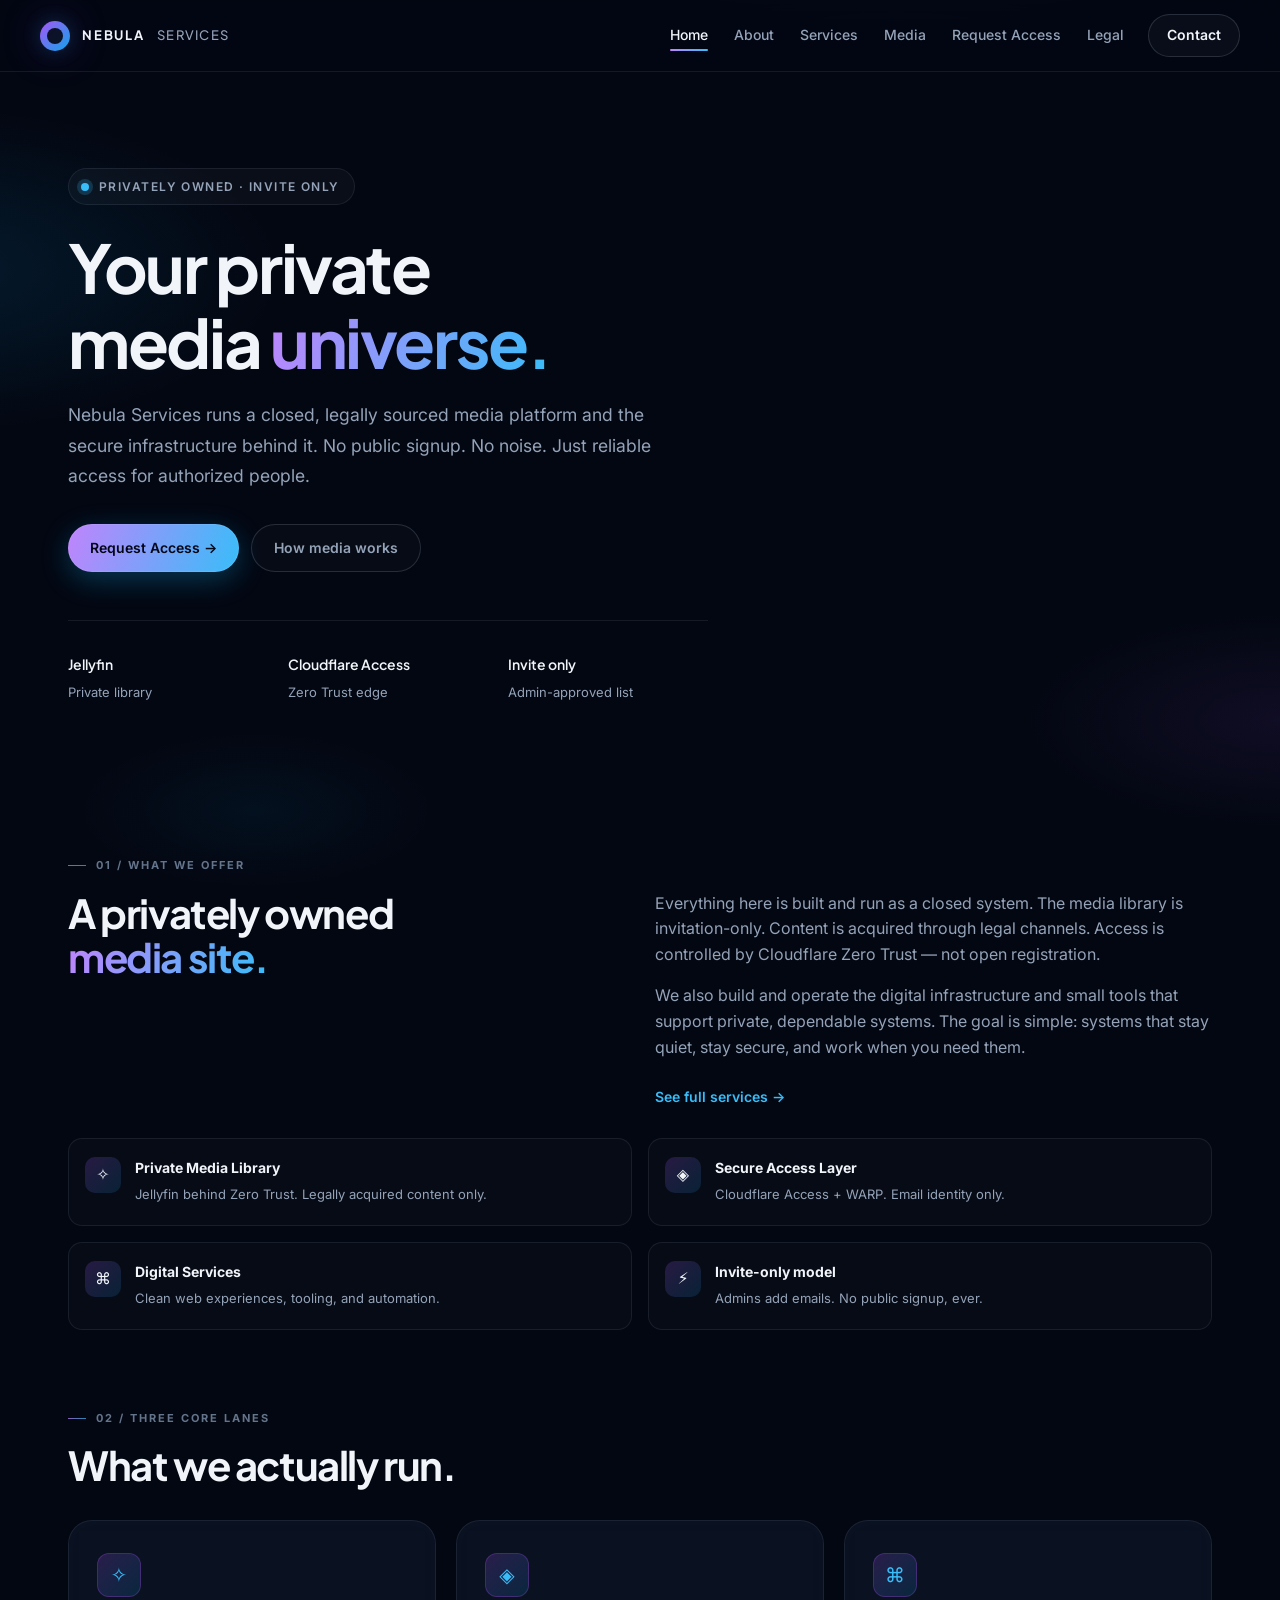
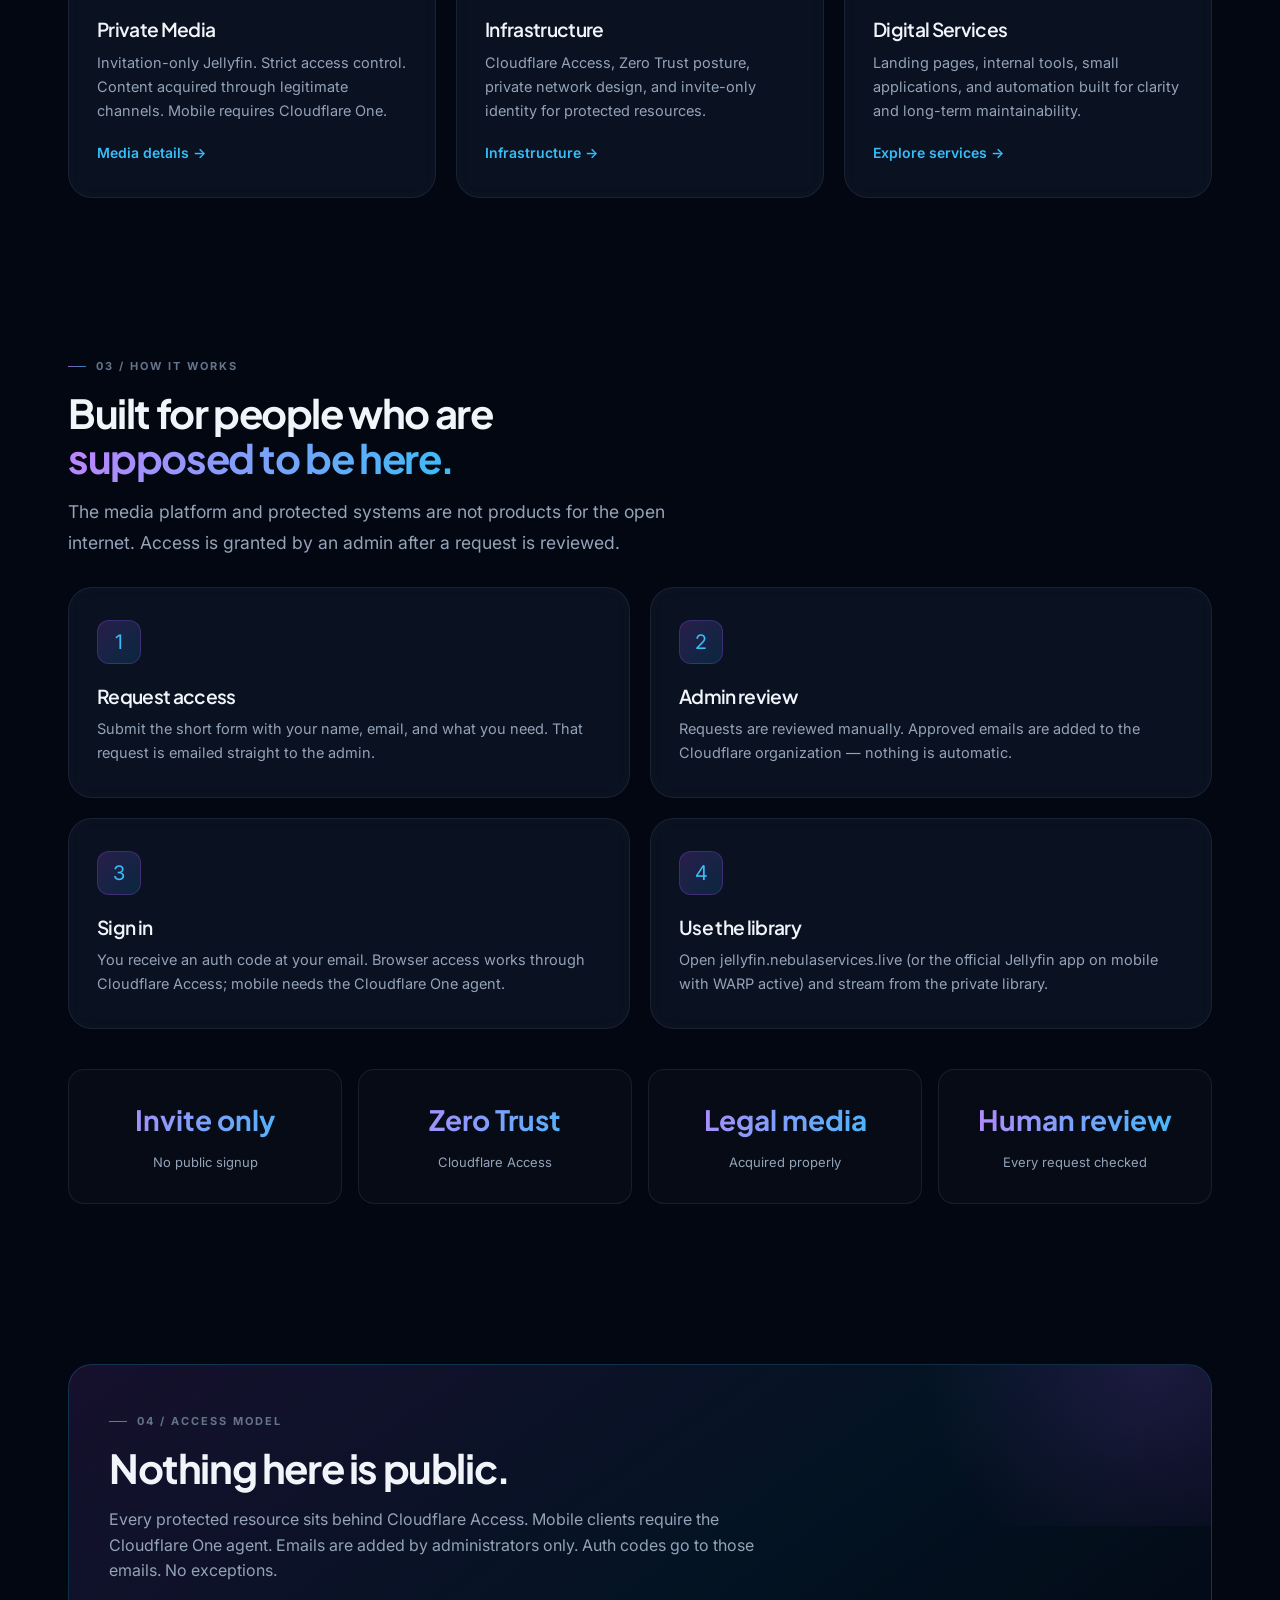
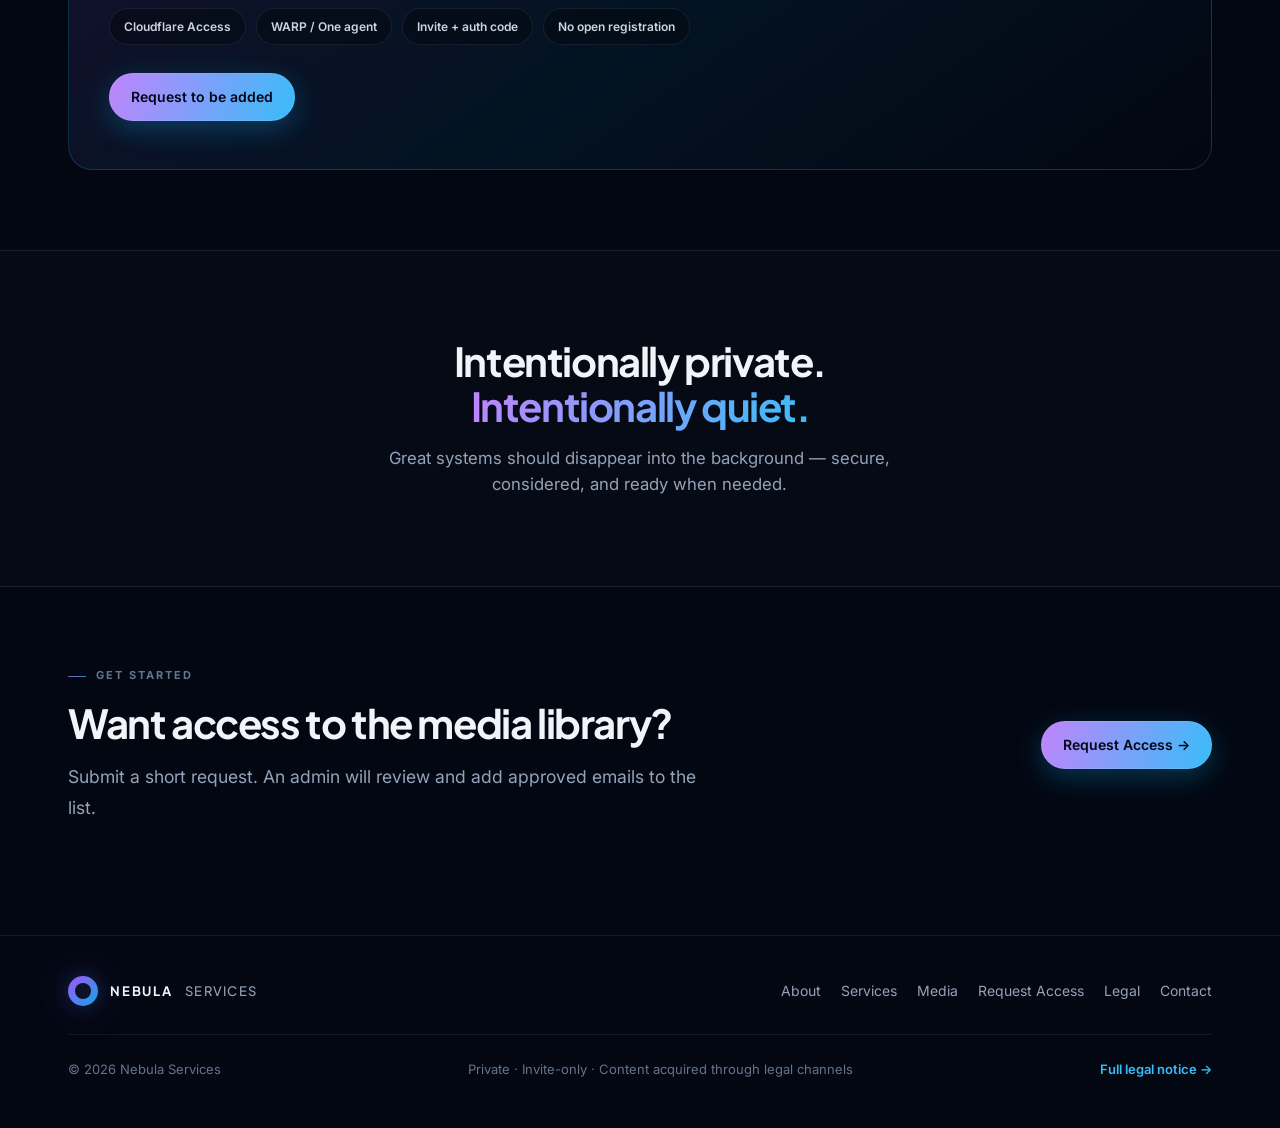
==== commit d95ac9e8: "Real form email via FormSubmit, navbar left/right alignment, more homepage content" ====
--- a/index.html
+++ b/index.html
@@ -70,7 +70,7 @@
           <h2>A privately owned<br><span class="grad">media site.</span></h2>
           <div>
             <p>Everything here is built and run as a closed system. The media library is invitation-only. Content is acquired through legal channels. Access is controlled by Cloudflare Zero Trust — not open registration.</p>
-            <p>We also build and operate the digital infrastructure and small tools that support private, dependable systems.</p>
+            <p>We also build and operate the digital infrastructure and small tools that support private, dependable systems. The goal is simple: systems that stay quiet, stay secure, and work when you need them.</p>
             <a class="link" href="services.html">See full services →</a>
           </div>
         </div>
@@ -137,8 +137,58 @@
 
     <section class="section">
       <div class="wrap">
+        <div class="kicker">03 / How it works</div>
+        <h2>Built for people who are<br><span class="grad">supposed to be here.</span></h2>
+        <p class="lead" style="margin-bottom:28px">The media platform and protected systems are not products for the open internet. Access is granted by an admin after a request is reviewed.</p>
+
+        <div class="cards-2">
+          <article class="card" style="min-height:auto">
+            <div class="card-icon">1</div>
+            <h3>Request access</h3>
+            <p>Submit the short form with your name, email, and what you need. That request is emailed straight to the admin.</p>
+          </article>
+          <article class="card" style="min-height:auto">
+            <div class="card-icon">2</div>
+            <h3>Admin review</h3>
+            <p>Requests are reviewed manually. Approved emails are added to the Cloudflare organization — nothing is automatic.</p>
+          </article>
+          <article class="card" style="min-height:auto">
+            <div class="card-icon">3</div>
+            <h3>Sign in</h3>
+            <p>You receive an auth code at your email. Browser access works through Cloudflare Access; mobile needs the Cloudflare One agent.</p>
+          </article>
+          <article class="card" style="min-height:auto">
+            <div class="card-icon">4</div>
+            <h3>Use the library</h3>
+            <p>Open jellyfin.nebulaservices.live (or the official Jellyfin app on mobile with WARP active) and stream from the private library.</p>
+          </article>
+        </div>
+
+        <div class="stats-row">
+          <div class="stat-card">
+            <strong>Invite only</strong>
+            <span>No public signup</span>
+          </div>
+          <div class="stat-card">
+            <strong>Zero Trust</strong>
+            <span>Cloudflare Access</span>
+          </div>
+          <div class="stat-card">
+            <strong>Legal media</strong>
+            <span>Acquired properly</span>
+          </div>
+          <div class="stat-card">
+            <strong>Human review</strong>
+            <span>Every request checked</span>
+          </div>
+        </div>
+      </div>
+    </section>
+
+    <section class="section">
+      <div class="wrap">
         <div class="panel">
-          <div class="kicker">03 / Access model</div>
+          <div class="kicker">04 / Access model</div>
           <h2>Nothing here is public.</h2>
           <p>Every protected resource sits behind Cloudflare Access. Mobile clients require the Cloudflare One agent. Emails are added by administrators only. Auth codes go to those emails. No exceptions.</p>
           <div class="tags">
--- a/styles.css
+++ b/styles.css
@@ -19,8 +19,8 @@
   --glow-purple: rgba(168, 85, 247, 0.25);
   --glow-blue: rgba(14, 165, 233, 0.2);
   --header-h: 72px;
-  --max: 1120px;
-  --pad: 24px;
+  --max: 1200px;
+  --pad: 28px;
   --font: 'Inter', system-ui, -apple-system, sans-serif;
   --display: 'Plus Jakarta Sans', system-ui, sans-serif;
   --radius: 16px;
@@ -71,13 +71,14 @@
 
 .header-inner {
   height: 100%;
-  max-width: var(--max);
-  margin: 0 auto;
-  padding: 0 var(--pad);
+  width: 100%;
+  max-width: none;
+  margin: 0;
+  padding: 0 40px;
   display: flex;
   align-items: center;
   justify-content: space-between;
-  gap: 24px;
+  gap: 32px;
 }
 
 .brand {
@@ -85,6 +86,7 @@
   align-items: center;
   gap: 12px;
   flex-shrink: 0;
+  margin-right: auto;
   font-family: var(--display);
   font-size: 13px;
   font-weight: 700;
@@ -117,6 +119,7 @@
   justify-content: flex-end;
   gap: 2px;
   margin-left: auto;
+  flex-shrink: 0;
 }
 
 .nav a {
@@ -148,7 +151,7 @@
 }
 
 .nav a.nav-cta {
-  margin-left: 8px;
+  margin-left: 10px;
   padding: 9px 18px;
   border: 1px solid var(--line-strong);
   border-radius: 999px;
@@ -689,6 +692,36 @@
   color: var(--muted);
 }
 
+/* Stats row */
+.stats-row {
+  display: grid;
+  grid-template-columns: repeat(4, 1fr);
+  gap: 16px;
+  margin-top: 40px;
+}
+.stat-card {
+  text-align: center;
+  padding: 28px 16px;
+  border-radius: var(--radius);
+  border: 1px solid var(--line);
+  background: rgba(255, 255, 255, 0.02);
+}
+.stat-card strong {
+  display: block;
+  font-family: var(--display);
+  font-size: 1.75rem;
+  font-weight: 700;
+  background: linear-gradient(110deg, var(--purple), var(--blue));
+  -webkit-background-clip: text;
+  background-clip: text;
+  color: transparent;
+  margin-bottom: 6px;
+}
+.stat-card span {
+  font-size: 13px;
+  color: var(--muted);
+}
+
 /* Footer */
 .site-footer {
   border-top: 1px solid var(--line);
@@ -721,7 +754,8 @@
 .footer-bottom a:hover { color: var(--purple); }
 
 /* Mobile */
-@media (max-width: 860px) {
+@media (max-width: 900px) {
+  .header-inner { padding: 0 20px; }
   .nav { display: none; }
   .menu-btn { display: inline-flex; }
 
@@ -752,19 +786,19 @@
     color: var(--text);
     background: rgba(255, 255, 255, 0.05);
   }
-}
-
-@media (max-width: 900px) {
+
   .cards, .cards-2 { grid-template-columns: 1fr; }
   .split { grid-template-columns: 1fr; gap: 24px; }
   .hero-meta { grid-template-columns: 1fr; max-width: none; }
   .panel { padding: 32px 24px; }
   .feature-grid { grid-template-columns: 1fr; }
+  .stats-row { grid-template-columns: 1fr 1fr; }
   .form-card { padding: 28px 22px; }
 }
 
 @media (max-width: 560px) {
   :root { --pad: 18px; --header-h: 64px; }
+  .header-inner { padding: 0 16px; }
   .hero { padding: 56px 0 48px; }
   .section { padding: 56px 0; }
   .hero-actions { flex-direction: column; }
@@ -773,4 +807,5 @@
   .contact-row .btn { width: 100%; }
   .footer-bottom { flex-direction: column; align-items: flex-start; }
   .statement { padding: 64px var(--pad); }
-}
+  .stats-row { grid-template-columns: 1fr; }
+}
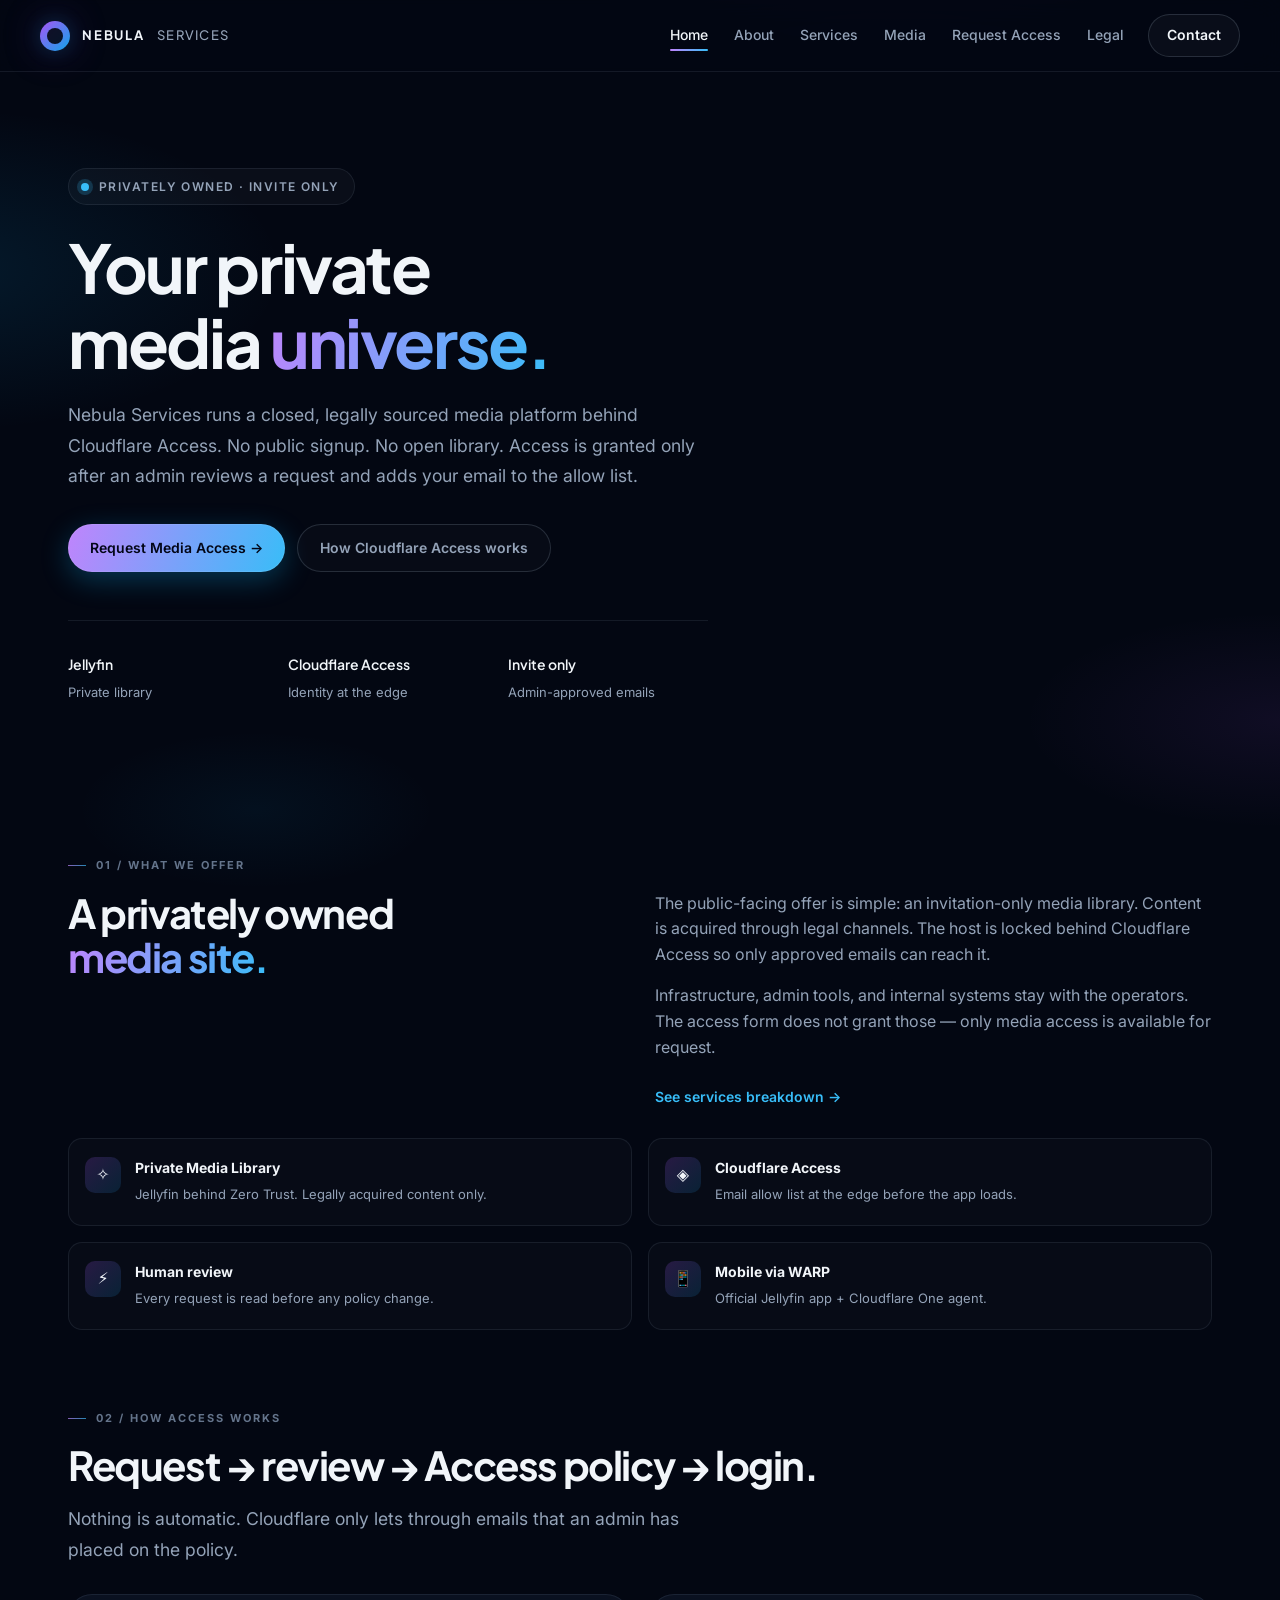
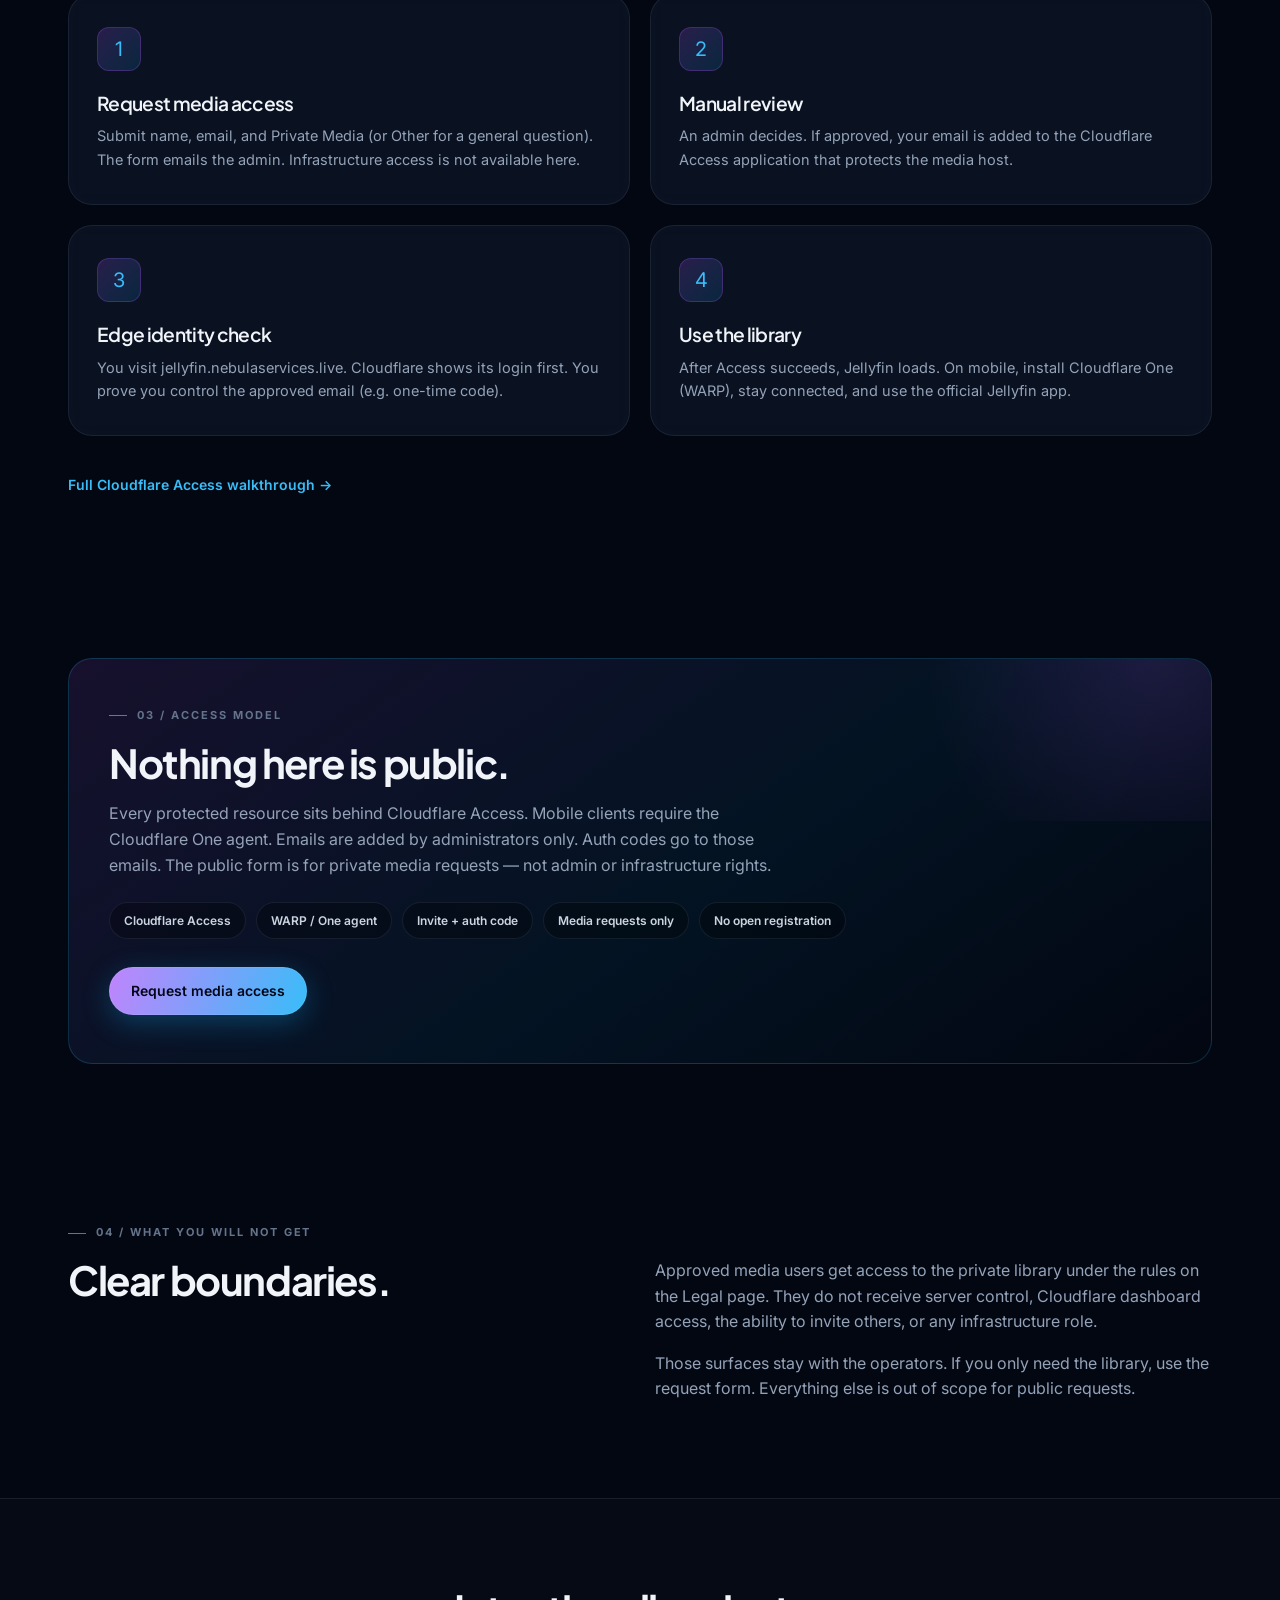
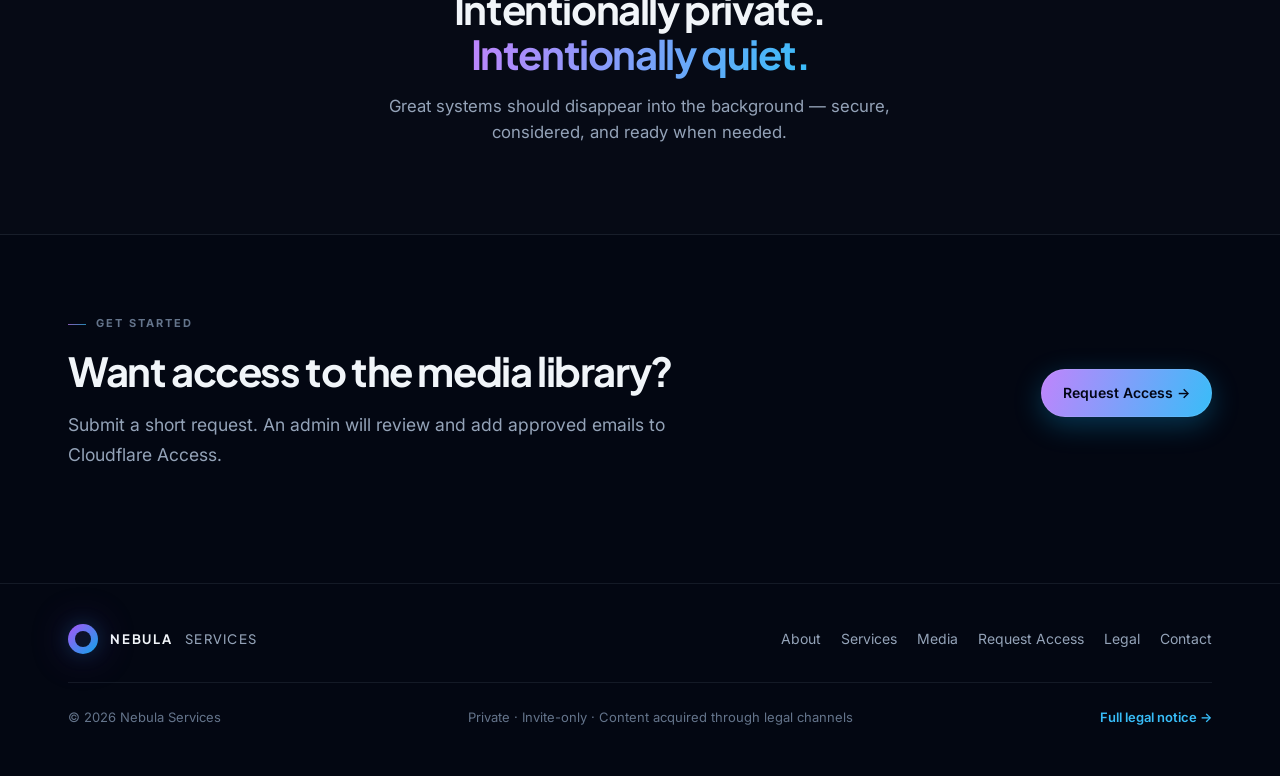
==== commit 4980973a: "Form: Private Media + Other only. Expand all pages with Cloudflare Access explainers and richer cont" ====
--- a/index.html
+++ b/index.html
@@ -4,7 +4,7 @@
   <meta charset="utf-8">
   <meta name="viewport" content="width=device-width, initial-scale=1">
   <meta name="theme-color" content="#030712">
-  <meta name="description" content="Nebula Services — privately owned media platform, secure infrastructure, and digital systems. Invitation-only access.">
+  <meta name="description" content="Nebula Services — privately owned media platform behind Cloudflare Access. Invitation-only. Legal content only.">
   <title>Nebula Services — Private Media & Infrastructure</title>
   <link rel="stylesheet" href="styles.css">
 </head>
@@ -18,7 +18,6 @@
         <span class="word">NEBULA</span>
         <span class="sub">SERVICES</span>
       </a>
-
       <nav class="nav" aria-label="Primary">
         <a href="index.html" class="is-active">Home</a>
         <a href="about.html">About</a>
@@ -28,10 +27,7 @@
         <a href="legal.html">Legal</a>
         <a class="nav-cta" href="mailto:milnerg-admin@nebulaservices.live">Contact</a>
       </nav>
-
-      <button class="menu-btn" id="menuBtn" type="button" aria-label="Menu" aria-expanded="false">
-        <i aria-hidden="true"></i>
-      </button>
+      <button class="menu-btn" id="menuBtn" type="button" aria-label="Menu" aria-expanded="false"><i aria-hidden="true"></i></button>
     </div>
   </header>
 
@@ -50,15 +46,15 @@
       <div class="wrap">
         <div class="hero-eyebrow"><span class="dot"></span> Privately owned · Invite only</div>
         <h1>Your private<br>media <span class="grad">universe.</span></h1>
-        <p class="lead">Nebula Services runs a closed, legally sourced media platform and the secure infrastructure behind it. No public signup. No noise. Just reliable access for authorized people.</p>
+        <p class="lead">Nebula Services runs a closed, legally sourced media platform behind Cloudflare Access. No public signup. No open library. Access is granted only after an admin reviews a request and adds your email to the allow list.</p>
         <div class="hero-actions">
-          <a class="btn btn-primary" href="access.html">Request Access →</a>
-          <a class="btn btn-ghost" href="media.html">How media works</a>
+          <a class="btn btn-primary" href="access.html">Request Media Access →</a>
+          <a class="btn btn-ghost" href="media.html">How Cloudflare Access works</a>
         </div>
         <div class="hero-meta">
           <div><strong>Jellyfin</strong><span>Private library</span></div>
-          <div><strong>Cloudflare Access</strong><span>Zero Trust edge</span></div>
-          <div><strong>Invite only</strong><span>Admin-approved list</span></div>
+          <div><strong>Cloudflare Access</strong><span>Identity at the edge</span></div>
+          <div><strong>Invite only</strong><span>Admin-approved emails</span></div>
         </div>
       </div>
     </section>
@@ -69,9 +65,9 @@
         <div class="split">
           <h2>A privately owned<br><span class="grad">media site.</span></h2>
           <div>
-            <p>Everything here is built and run as a closed system. The media library is invitation-only. Content is acquired through legal channels. Access is controlled by Cloudflare Zero Trust — not open registration.</p>
-            <p>We also build and operate the digital infrastructure and small tools that support private, dependable systems. The goal is simple: systems that stay quiet, stay secure, and work when you need them.</p>
-            <a class="link" href="services.html">See full services →</a>
+            <p>The public-facing offer is simple: an invitation-only media library. Content is acquired through legal channels. The host is locked behind Cloudflare Access so only approved emails can reach it.</p>
+            <p>Infrastructure, admin tools, and internal systems stay with the operators. The access form does not grant those — only media access is available for request.</p>
+            <a class="link" href="services.html">See services breakdown →</a>
           </div>
         </div>
 
@@ -86,22 +82,22 @@
           <div class="feature-item">
             <div class="fi-icon">◈</div>
             <div>
-              <strong>Secure Access Layer</strong>
-              <span>Cloudflare Access + WARP. Email identity only.</span>
-            </div>
-          </div>
-          <div class="feature-item">
-            <div class="fi-icon">⌘</div>
-            <div>
-              <strong>Digital Services</strong>
-              <span>Clean web experiences, tooling, and automation.</span>
+              <strong>Cloudflare Access</strong>
+              <span>Email allow list at the edge before the app loads.</span>
             </div>
           </div>
           <div class="feature-item">
             <div class="fi-icon">⚡</div>
             <div>
-              <strong>Invite-only model</strong>
-              <span>Admins add emails. No public signup, ever.</span>
+              <strong>Human review</strong>
+              <span>Every request is read before any policy change.</span>
+            </div>
+          </div>
+          <div class="feature-item">
+            <div class="fi-icon">📱</div>
+            <div>
+              <strong>Mobile via WARP</strong>
+              <span>Official Jellyfin app + Cloudflare One agent.</span>
             </div>
           </div>
         </div>
@@ -110,77 +106,35 @@
 
     <section class="section" style="padding-top:0">
       <div class="wrap">
-        <div class="kicker">02 / Three core lanes</div>
-        <h2>What we actually run.</h2>
-        <div class="cards">
-          <article class="card">
-            <div class="card-icon">✧</div>
-            <h3>Private Media</h3>
-            <p>Invitation-only Jellyfin. Strict access control. Content acquired through legitimate channels. Mobile requires Cloudflare One.</p>
-            <a class="link" href="media.html">Media details →</a>
-          </article>
-          <article class="card">
-            <div class="card-icon">◈</div>
-            <h3>Infrastructure</h3>
-            <p>Cloudflare Access, Zero Trust posture, private network design, and invite-only identity for protected resources.</p>
-            <a class="link" href="services.html">Infrastructure →</a>
-          </article>
-          <article class="card">
-            <div class="card-icon">⌘</div>
-            <h3>Digital Services</h3>
-            <p>Landing pages, internal tools, small applications, and automation built for clarity and long-term maintainability.</p>
-            <a class="link" href="services.html">Explore services →</a>
-          </article>
-        </div>
-      </div>
-    </section>
-
-    <section class="section">
-      <div class="wrap">
-        <div class="kicker">03 / How it works</div>
-        <h2>Built for people who are<br><span class="grad">supposed to be here.</span></h2>
-        <p class="lead" style="margin-bottom:28px">The media platform and protected systems are not products for the open internet. Access is granted by an admin after a request is reviewed.</p>
+        <div class="kicker">02 / How access works</div>
+        <h2>Request → review → Access policy → login.</h2>
+        <p class="lead" style="margin-bottom:28px">Nothing is automatic. Cloudflare only lets through emails that an admin has placed on the policy.</p>
 
         <div class="cards-2">
           <article class="card" style="min-height:auto">
             <div class="card-icon">1</div>
-            <h3>Request access</h3>
-            <p>Submit the short form with your name, email, and what you need. That request is emailed straight to the admin.</p>
+            <h3>Request media access</h3>
+            <p>Submit name, email, and Private Media (or Other for a general question). The form emails the admin. Infrastructure access is not available here.</p>
           </article>
           <article class="card" style="min-height:auto">
             <div class="card-icon">2</div>
-            <h3>Admin review</h3>
-            <p>Requests are reviewed manually. Approved emails are added to the Cloudflare organization — nothing is automatic.</p>
+            <h3>Manual review</h3>
+            <p>An admin decides. If approved, your email is added to the Cloudflare Access application that protects the media host.</p>
           </article>
           <article class="card" style="min-height:auto">
             <div class="card-icon">3</div>
-            <h3>Sign in</h3>
-            <p>You receive an auth code at your email. Browser access works through Cloudflare Access; mobile needs the Cloudflare One agent.</p>
+            <h3>Edge identity check</h3>
+            <p>You visit jellyfin.nebulaservices.live. Cloudflare shows its login first. You prove you control the approved email (e.g. one-time code).</p>
           </article>
           <article class="card" style="min-height:auto">
             <div class="card-icon">4</div>
             <h3>Use the library</h3>
-            <p>Open jellyfin.nebulaservices.live (or the official Jellyfin app on mobile with WARP active) and stream from the private library.</p>
-          </article>
-        </div>
-
-        <div class="stats-row">
-          <div class="stat-card">
-            <strong>Invite only</strong>
-            <span>No public signup</span>
-          </div>
-          <div class="stat-card">
-            <strong>Zero Trust</strong>
-            <span>Cloudflare Access</span>
-          </div>
-          <div class="stat-card">
-            <strong>Legal media</strong>
-            <span>Acquired properly</span>
-          </div>
-          <div class="stat-card">
-            <strong>Human review</strong>
-            <span>Every request checked</span>
-          </div>
+            <p>After Access succeeds, Jellyfin loads. On mobile, install Cloudflare One (WARP), stay connected, and use the official Jellyfin app.</p>
+          </article>
+        </div>
+
+        <div style="margin-top:28px">
+          <a class="link" href="media.html">Full Cloudflare Access walkthrough →</a>
         </div>
       </div>
     </section>
@@ -188,16 +142,30 @@
     <section class="section">
       <div class="wrap">
         <div class="panel">
-          <div class="kicker">04 / Access model</div>
+          <div class="kicker">03 / Access model</div>
           <h2>Nothing here is public.</h2>
-          <p>Every protected resource sits behind Cloudflare Access. Mobile clients require the Cloudflare One agent. Emails are added by administrators only. Auth codes go to those emails. No exceptions.</p>
+          <p>Every protected resource sits behind Cloudflare Access. Mobile clients require the Cloudflare One agent. Emails are added by administrators only. Auth codes go to those emails. The public form is for private media requests — not admin or infrastructure rights.</p>
           <div class="tags">
             <span class="tag">Cloudflare Access</span>
             <span class="tag">WARP / One agent</span>
             <span class="tag">Invite + auth code</span>
+            <span class="tag">Media requests only</span>
             <span class="tag">No open registration</span>
           </div>
-          <a class="btn btn-primary" href="access.html">Request to be added</a>
+          <a class="btn btn-primary" href="access.html">Request media access</a>
+        </div>
+      </div>
+    </section>
+
+    <section class="section">
+      <div class="wrap">
+        <div class="kicker">04 / What you will not get</div>
+        <div class="split">
+          <h2>Clear boundaries.</h2>
+          <div>
+            <p>Approved media users get access to the private library under the rules on the Legal page. They do not receive server control, Cloudflare dashboard access, the ability to invite others, or any infrastructure role.</p>
+            <p>Those surfaces stay with the operators. If you only need the library, use the request form. Everything else is out of scope for public requests.</p>
+          </div>
         </div>
       </div>
     </section>
@@ -214,7 +182,7 @@
         <div>
           <div class="kicker">Get started</div>
           <h2>Want access to the media library?</h2>
-          <p class="lead">Submit a short request. An admin will review and add approved emails to the list.</p>
+          <p class="lead">Submit a short request. An admin will review and add approved emails to Cloudflare Access.</p>
         </div>
         <a class="btn btn-primary" href="access.html">Request Access →</a>
       </div>
@@ -224,18 +192,9 @@
   <footer class="site-footer">
     <div class="wrap">
       <div class="footer-top">
-        <a class="brand" href="index.html">
-          <span class="logo" aria-hidden="true"></span>
-          <span class="word">NEBULA</span>
-          <span class="sub">SERVICES</span>
-        </a>
+        <a class="brand" href="index.html"><span class="logo" aria-hidden="true"></span><span class="word">NEBULA</span><span class="sub">SERVICES</span></a>
         <div class="footer-links">
-          <a href="about.html">About</a>
-          <a href="services.html">Services</a>
-          <a href="media.html">Media</a>
-          <a href="access.html">Request Access</a>
-          <a href="legal.html">Legal</a>
-          <a href="mailto:milnerg-admin@nebulaservices.live">Contact</a>
+          <a href="about.html">About</a><a href="services.html">Services</a><a href="media.html">Media</a><a href="access.html">Request Access</a><a href="legal.html">Legal</a><a href="mailto:milnerg-admin@nebulaservices.live">Contact</a>
         </div>
       </div>
       <div class="footer-bottom">
@@ -245,7 +204,6 @@
       </div>
     </div>
   </footer>
-
   <script src="script.js"></script>
 </body>
 </html>
